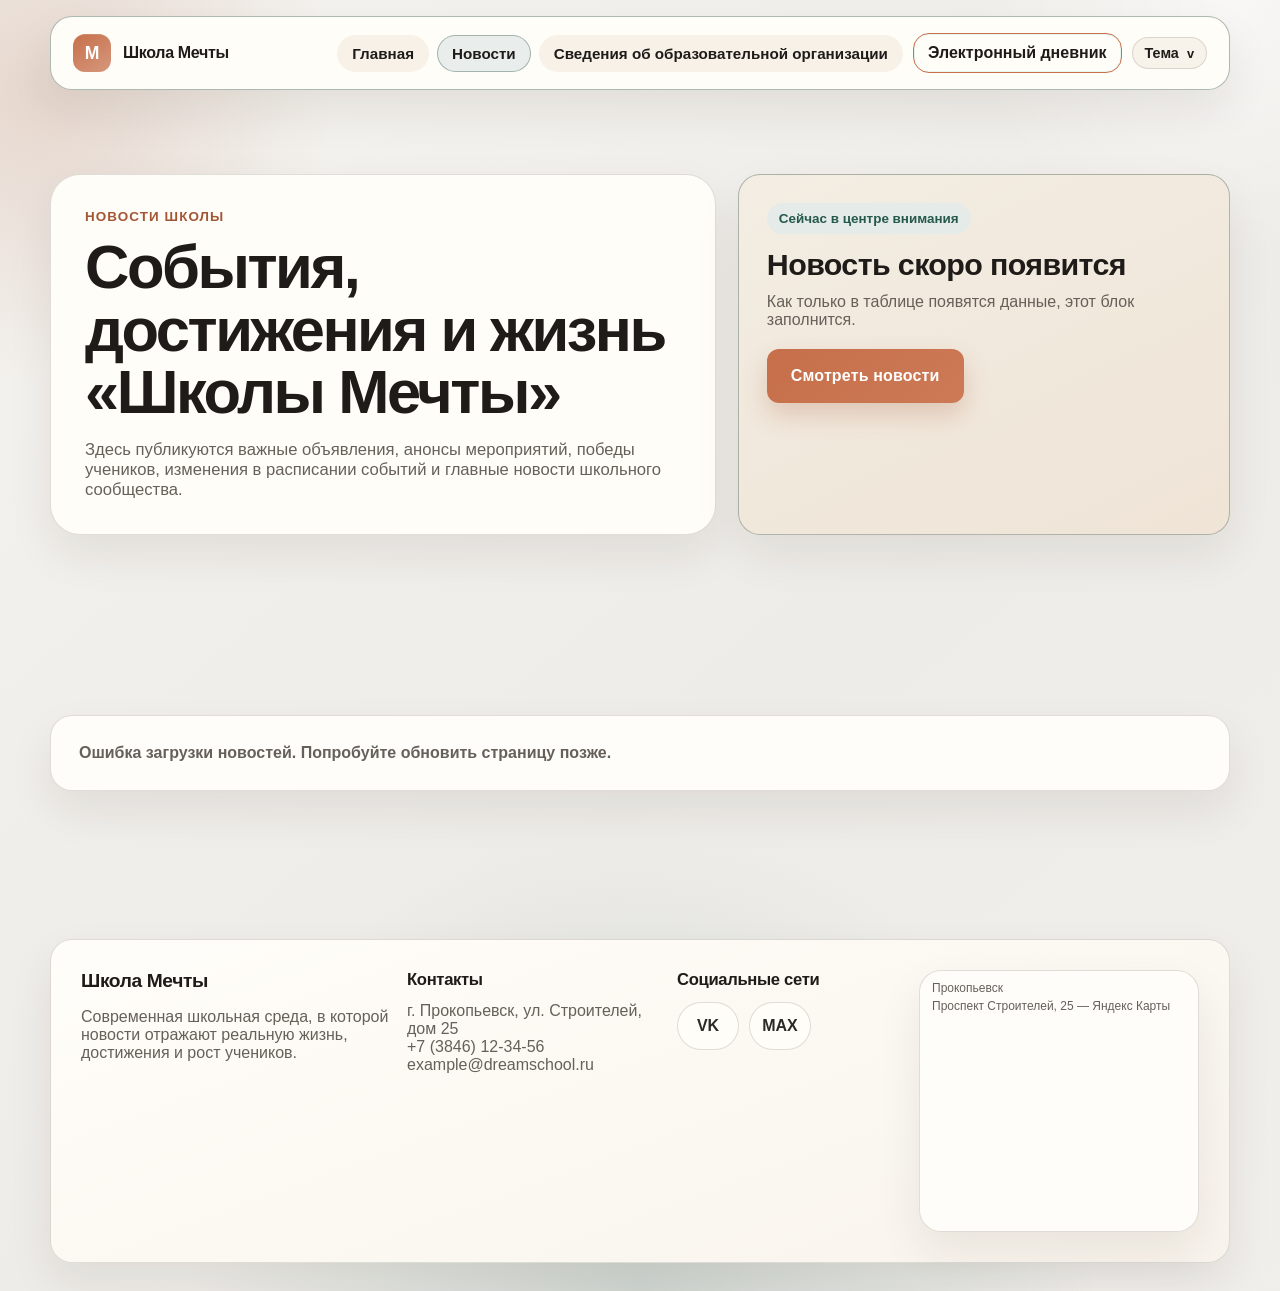
==== index2.html @ 7a8e422f "Add files via upload" ====
﻿
<!DOCTYPE html>
<html lang="ru">
<head>
    <meta charset="UTF-8">
    <meta name="viewport" content="width=device-width, initial-scale=1.0">
    <title>Школа Мечты | Новости</title>
    <meta name="description" content="Новости Школы Мечты: события, достижения учеников, анонсы программ и школьной жизни.">
    <link rel="stylesheet" href="style.css">
    <script src="theme.js" defer></script>
</head>
<body>
    <input class="theme-toggle" type="radio" name="theme" id="theme-light" checked>
    <input class="theme-toggle" type="radio" name="theme" id="theme-dark">
    <input class="theme-toggle" type="radio" name="theme" id="theme-contrast">

    <div class="page-shell">
        <header class="site-header">
            <div class="container header-inner">
                <a class="logo" href="index2.html" aria-label="Школа Мечты">
                    <span class="logo-mark">М</span>
                    <span class="logo-text">Школа Мечты</span>
                </a>

                <button class="header-toggle" type="button" aria-expanded="false" aria-controls="header-controls-menu" data-expand-label="Развернуть" data-collapse-label="Свернуть">Развернуть</button>
                <div class="header-controls" id="header-controls-menu">
                    <nav class="page-nav" aria-label="Разделы сайта">
                        <a href="index.html">Главная</a>
                        <a href="index2.html" aria-current="page">Новости</a>
                        <a href="index3.html">Сведения об образовательной организации</a>
                    </nav>

                    <a class="diary-link" href="https://cabinet.ruobr.ru/login/" target="_blank" rel="noopener noreferrer">Электронный дневник</a>

                    <div class="theme-switcher" aria-label="Переключение темы">
                        <span class="theme-title">Тема</span>
                        <div class="theme-options">
                            <label for="theme-light">Светлая</label>
                            <label for="theme-dark">Темная</label>
                            <label for="theme-contrast">Контрастная</label>
                        </div>
                    </div>
                </div>
            </div>
        </header>

        <main class="news-page">
            <section class="section">
                <div class="container">
                    <div class="news-hero">
                        <div class="news-hero-copy">
                            <p class="eyebrow">Новости школы</p>
                            <h1>События, достижения и жизнь «Школы Мечты»</h1>
                            <p>
                                Здесь публикуются важные объявления, анонсы мероприятий, победы учеников,
                                изменения в расписании событий и главные новости школьного сообщества.
                            </p>
                        </div>

                        <aside class="news-hero-panel">
                            <span class="news-panel-label" id="hero-news-label">Сейчас в центре внимания</span>
                            <h2 id="hero-news-title" class="loading-dots">Загрузка новости</h2>
                            <p id="hero-news-preview" class="loading-dots">Получаем данные</p>
                            <a class="btn btn-primary" id="hero-news-link" href="#news-list">Смотреть новости</a>
                        </aside>
                    </div>
                </div>
            </section>

            <section class="section news-section" id="news-list">
                <div class="container news-layout">
                    <div class="news-filters-wrap" id="news-filters-wrap" hidden>
                        <p class="news-filters-title">Фильтр по категориям</p>
                        <div class="news-filters" id="news-filters" aria-label="Фильтр новостей по категориям"></div>
                    </div>

                    <div class="news-stream" id="news-stream">
                        <article class="news-state-card">
                            <p class="loading-dots">Загрузка новостей</p>
                        </article>
                    </div>
                </div>
            </section>
        </main>

        <footer class="site-footer">
            <div class="container footer-grid">
                <div>
                    <a class="logo footer-logo" href="index.html">Школа Мечты</a>
                    <p class="footer-text">
                        Современная школьная среда, в которой новости отражают реальную жизнь, достижения и рост учеников.
                    </p>
                </div>

                <div>
                    <h3>Контакты</h3>
                    <ul class="footer-list">
                        <li>г. Прокопьевск, ул. Строителей, дом 25</li>
                        <li>+7 (3846) 12-34-56</li>
                        <li>example@dreamschool.ru</li>
                    </ul>
                </div>

                <div>
                    <h3>Социальные сети</h3>
                    <div class="social-links">
                        <a href="https://vk.com/" aria-label="VK" target="_blank" rel="noopener noreferrer">VK</a>
                        <a href="https://max.ru/" aria-label="MAX" target="_blank" rel="noopener noreferrer">MAX</a>
                    </div>
                </div>

                <div class="map-card footer-map" aria-label="Карта">
                    <div class="map-embed">
                        <a href="https://yandex.ru/maps/11291/prokopevsk/?utm_medium=mapframe&utm_source=maps">Прокопьевск</a>
                        <a href="https://yandex.ru/maps/11291/prokopevsk/house/prospekt_stroiteley_25/bE8YcAVgTUIEQFtpfXR3d3xgZA==/?ll=86.621253%2C53.865942&utm_medium=mapframe&utm_source=maps&z=17.6">Проспект Строителей, 25 — Яндекс Карты</a>
                        <iframe src="https://yandex.ru/map-widget/v1/?ll=86.621253%2C53.865942&mode=whatshere&whatshere%5Bpoint%5D=86.620582%2C53.865979&whatshere%5Bzoom%5D=17&z=17.6" frameborder="1" allowfullscreen="true"></iframe>
                    </div>
                </div>
            </div>
        </footer>
    </div>

    <script>
        // Идеальное восстановление позиции скролла
        window.addEventListener('pageshow', () => {
            const scrollPos = sessionStorage.getItem('newsScrollPosition');
            if (scrollPos) {
                // Небольшая задержка, чтобы контент успел отрендериться перед скроллом
                const top = Number.parseInt(scrollPos, 10);
                if (!Number.isNaN(top)) {
                    setTimeout(() => window.scrollTo({ top, behavior: 'auto' }), 50);
                }
            }
        });

        // Сохранение позиции перед переходом
        document.addEventListener('click', (e) => {
            if (e.target.closest('.news-link') || e.target.closest('#hero-news-link')) {
                sessionStorage.setItem('newsScrollPosition', window.scrollY);
            }
        });

        const NEWS_API_URL = "https://script.google.com/macros/s/AKfycbzEFYElv0PCWbVV-pu9kjB3YbyOMtaQaXd7HRvJRYqHQFj_xvPTi6BU2wpDDRDwjdpC3w/exec";
        const CARD_PREVIEW_LIMIT = 150;
        const HERO_PREVIEW_LIMIT = 110;

        const newsStream = document.getElementById("news-stream");
        const newsFiltersWrap = document.getElementById("news-filters-wrap");
        const newsFilters = document.getElementById("news-filters");
        const heroNewsTitle = document.getElementById("hero-news-title");
        const heroNewsPreview = document.getElementById("hero-news-preview");
        const heroNewsLink = document.getElementById("hero-news-link");

        let currentRequestId = 0;
        let allNewsRecords = [];
        let heroNewsRecord = null;
        const selectedCategories = new Set();

        function escapeHtml(value) {
            return String(value ?? "")
                .replace(/&/g, "&amp;")
                .replace(/</g, "&lt;")
                .replace(/>/g, "&gt;")
                .replace(/\"/g, "&quot;")
                .replace(/'/g, "&#39;");
        }

        function splitDate(dateValue) {
            if (!dateValue) return { day: "", rest: "" };
            const date = new Date(dateValue);
            if (!Number.isNaN(date.getTime())) {
                const day = String(date.getDate()).padStart(2, "0");
                const rest = date.toLocaleDateString("ru-RU", { month: "long", year: "numeric" });
                return { day, rest };
            }
            const parts = String(dateValue).trim().split(/\s+/);
            return { day: parts.shift() || "", rest: parts.join(" ") || "" };
        }

        function parseNewsDateToTimestamp(dateValue) {
            if (!dateValue) return Number.POSITIVE_INFINITY;
            const text = String(dateValue).trim();
            if (!text) return Number.POSITIVE_INFINITY;

            const directDate = new Date(text);
            if (!Number.isNaN(directDate.getTime())) return directDate.getTime();

            const ruDateMatch = text.match(/^(\d{1,2})[.\-/](\d{1,2})[.\-/](\d{2,4})$/);
            if (ruDateMatch) {
                const day = Number.parseInt(ruDateMatch[1], 10);
                const month = Number.parseInt(ruDateMatch[2], 10) - 1;
                let year = Number.parseInt(ruDateMatch[3], 10);
                if (year < 100) year += 2000;
                const fallbackDate = new Date(year, month, day);
                if (!Number.isNaN(fallbackDate.getTime())) return fallbackDate.getTime();
            }

            return Number.POSITIVE_INFINITY;
        }

        function normalizeUrl(url) {
            const text = String(url || "").trim();
            return (!text || text === "#") ? "#" : text;
        }

        function normalizeCategory(value) {
            const text = String(value ?? "").replace(/\s+/g, " ").trim();
            return text || "Без категории";
        }

        function getDriveFileId(url) {
            const text = String(url ?? "").trim();
            if (!text) return "";
            try {
                const parsedUrl = new URL(text);
                if (!parsedUrl.hostname.toLowerCase().endsWith("google.com")) return "";
                const fileMatch = parsedUrl.pathname.match(/\/file\/d\/([a-zA-Z0-9_-]+)/);
                if (fileMatch) return fileMatch[1];
                return parsedUrl.searchParams.get("id") || "";
            } catch { return ""; }
        }

        function normalizeImageUrl(url) {
            const normalized = normalizeUrl(url);
            if (normalized === "#") return "";
            const driveFileId = getDriveFileId(normalized);
            if (driveFileId) return `https://drive.google.com/uc?export=view&id=${encodeURIComponent(driveFileId)}`;
            return normalized;
        }

        function getNewsImageInfo(item) {
            const data = item && typeof item === "object" ? item : {};
            const directFields = [data.image, data.imageUrl, data.photo, data.cover].map(v => String(v ?? "").trim()).filter(Boolean);
            for (const value of directFields) {
                const imageUrl = normalizeImageUrl(value);
                if (imageUrl) return { src: imageUrl, sourceUrl: value };
            }
            return { src: "", sourceUrl: "" };
        }

        function renderState(message) {
            newsStream.innerHTML = `<article class="news-state-card"><p>${escapeHtml(message)}</p></article>`;
        }

        function getTopCategories(records, maxCount = 5) {
            const counters = new Map();
            records.forEach((record) => {
                const key = record.category;
                counters.set(key, (counters.get(key) || 0) + 1);
            });

            return Array.from(counters.entries())
                .sort((a, b) => (b[1] - a[1]) || a[0].localeCompare(b[0], "ru"))
                .slice(0, maxCount)
                .map(([name]) => name);
        }

        function renderFilters() {
            if (!newsFiltersWrap || !newsFilters) return;
            const categories = getTopCategories(allNewsRecords);

            if (categories.length === 0) {
                newsFiltersWrap.hidden = true;
                newsFilters.innerHTML = "";
                return;
            }

            newsFiltersWrap.hidden = false;
            const allActive = selectedCategories.size === 0;
            const filterButtons = categories.map((category) => {
                const activeClass = selectedCategories.has(category) ? "is-active" : "";
                return `<button class="news-filter ${activeClass}" type="button" data-filter-category="${escapeHtml(category)}">${escapeHtml(category)}</button>`;
            }).join("");

            newsFilters.innerHTML = `
                <button class="news-filter ${allActive ? "is-active" : ""}" type="button" data-filter-all="1">Все новости</button>
                ${filterButtons}
            `;
        }

        function renderHeroNews(item, index) {
            heroNewsTitle.classList.remove("loading-dots");
            heroNewsPreview.classList.remove("loading-dots");

            if (!item) {
                heroNewsTitle.textContent = "Новость скоро появится";
                heroNewsPreview.textContent = "Как только в таблице появятся данные, этот блок заполнится.";
                heroNewsLink.href = "#news-list";
                return;
            }

            heroNewsTitle.textContent = String(item.title || "Новость без заголовка").trim();
            const plainText = new DOMParser().parseFromString(item.preview || item.content || "", "text/html").body.textContent;
            heroNewsPreview.textContent = (plainText.slice(0, HERO_PREVIEW_LIMIT) + (plainText.length > HERO_PREVIEW_LIMIT ? "..." : "")) || "Нет описания.";

            // Ссылка ведет на наш умный шаблон в папке news
            heroNewsLink.href = `news/news.html?id=${index}`;
            heroNewsLink.textContent = "Читать подробнее";
            heroNewsLink.removeAttribute("target");
        }

        function renderNewsList(records) {
            newsStream.innerHTML = records.map((record) => {
                const data = record.item || {};
                const date = splitDate(data.date);
                const category = escapeHtml(record.category);
                const title = escapeHtml(data.title);
                const imageInfo = getNewsImageInfo(data);

                const plainText = new DOMParser().parseFromString(data.preview || data.content || "", "text/html").body.textContent.replace(/\s+/g, " ").trim();
                const shortPreview = plainText.length > CARD_PREVIEW_LIMIT ? plainText.slice(0, CARD_PREVIEW_LIMIT) + "..." : plainText;

                const imageBlock = imageInfo.src ? `<div class="news-image-wrap"><img class="news-image" src="${escapeHtml(imageInfo.src)}" alt="Изображение к новости" loading="lazy"></div>` : "";
                const articleUrl = `news/news.html?id=${record.index}`;

                return `
                    <article class="news-item ${data.featured ? "news-item-featured" : ""}">
                        <div class="news-item-date">
                            <strong>${escapeHtml(date.day)}</strong>
                            <span>${escapeHtml(date.rest)}</span>
                        </div>
                        <div class="news-item-content">
                            <div class="news-meta">
                                <span class="card-tag">${category}</span>
                            </div>
                            <h2>${title}</h2>
                            ${imageBlock}
                            <div class="news-preview">${escapeHtml(shortPreview)}</div>
                            <div class="news-actions">
                                <a class="news-link" href="${articleUrl}">Читать подробнее</a>
                            </div>
                        </div>
                    </article>
                `;
            }).join("");
        }

        function applyNewsFilters() {
            const filteredRecords = selectedCategories.size === 0
                ? allNewsRecords
                : allNewsRecords.filter((record) => selectedCategories.has(record.category));

            if (filteredRecords.length === 0) {
                renderHeroNews(heroNewsRecord?.item || null, heroNewsRecord?.index || 0);
                renderState("По выбранным категориям новостей не найдено.");
                return;
            }

            renderHeroNews(heroNewsRecord?.item || null, heroNewsRecord?.index || 0);
            renderNewsList(filteredRecords);
        }

        function renderNews(items) {
            if (!Array.isArray(items) || items.length === 0) {
                renderHeroNews(null, 0);
                renderState("Новости пока не опубликованы.");
                allNewsRecords = [];
                heroNewsRecord = null;
                if (newsFiltersWrap) {
                    newsFiltersWrap.hidden = true;
                }
                return;
            }

            heroNewsRecord = {
                item: items[0] || {},
                index: 0
            };

            allNewsRecords = items.map((item, index) => ({
                item: item || {},
                index,
                category: normalizeCategory(item?.category)
            }))
            .sort((a, b) => {
  const dateA = parseNewsDateToTimestamp(a.item?.date);
  const dateB = parseNewsDateToTimestamp(b.item?.date);

  // Меняем порядок: из B вычитаем A для сортировки по убыванию
  if (dateA !== dateB) return dateB - dateA;

  // Если даты равны, можно оставить сортировку по индексу (тоже в обратном порядке)
  return b.index - a.index;
});

            const allowedCategories = new Set(getTopCategories(allNewsRecords));
            Array.from(selectedCategories).forEach((category) => {
                if (!allowedCategories.has(category)) {
                    selectedCategories.delete(category);
                }
            });

            renderFilters();
            applyNewsFilters();
        }

        if (newsFilters) {
            newsFilters.addEventListener("click", (event) => {
                const allButton = event.target.closest("[data-filter-all]");
                if (allButton) {
                    selectedCategories.clear();
                    renderFilters();
                    applyNewsFilters();
                    return;
                }

                const categoryButton = event.target.closest("[data-filter-category]");
                if (!categoryButton) return;

                const category = categoryButton.getAttribute("data-filter-category");
                if (!category) return;

                if (selectedCategories.has(category)) {
                    selectedCategories.delete(category);
                } else {
                    selectedCategories.add(category);
                }

                renderFilters();
                applyNewsFilters();
            });
        }

        function loadNews() {
            heroNewsTitle.classList.add("loading-dots");
            heroNewsPreview.classList.add("loading-dots");

            const requestId = ++currentRequestId;
            const callbackName = `newsCallback_${requestId}_${Date.now()}`;
            const script = document.createElement("script");
            let settled = false;

            const finish = () => {
                delete window[callbackName];
                script.remove();
            };

            const timeoutId = window.setTimeout(() => {
                if (settled || requestId !== currentRequestId) return;
                settled = true;
                renderHeroNews(null, 0);
                renderState("Не удалось загрузить новости. Проверьте подключение и обновите страницу.");
                finish();
            }, 10000);

            window[callbackName] = function(items) {
                if (settled) return;
                settled = true;
                window.clearTimeout(timeoutId);
                if (requestId === currentRequestId) renderNews(items);
                finish();
            };

            script.onerror = () => {
                if (settled || requestId !== currentRequestId) return;
                settled = true;
                window.clearTimeout(timeoutId);
                renderHeroNews(null, 0);
                renderState("Ошибка загрузки новостей. Попробуйте обновить страницу позже.");
                finish();
            };
            script.src = `${NEWS_API_URL}?callback=${callbackName}&_=${Date.now()}`;
            document.body.appendChild(script);
        }

        loadNews();
    </script>
</body>
</html>
---- style.css ----
/* Базовая палитра и системные значения */
:root {
    --page-bg: #eef4f8;
    --page-bg-start: #f8fbfd;
    --page-bg-accent: rgba(24, 184, 173, 0.18);
    --page-bg-accent-strong: rgba(23, 74, 122, 0.2);
    --surface: #ffffff;
    --surface-soft: #f6fafc;
    --surface-strong: #e5eef5;
    --text: #17324b;
    --text-muted: #5d7388;
    --heading: #0c2742;
    --line: rgba(18, 61, 107, 0.12);
    --primary: #174a7a;
    --primary-strong: #0d2f52;
    --accent: #18b8ad;
    --accent-strong: #10948b;
    --hero-start: #113d68;
    --hero-end: #1d6aa4;
    --shadow-soft: 0 16px 36px rgba(14, 43, 73, 0.08);
    --shadow-card: 0 24px 52px rgba(14, 43, 73, 0.12);
    --focus-ring: 0 0 0 3px rgba(24, 184, 173, 0.24);
    --radius-xl: 32px;
    --radius-lg: 24px;
    --radius-md: 18px;
    --radius-sm: 14px;
    --container: 1180px;
}

/* Скрытые переключатели темы */
.theme-toggle {
    position: absolute;
    width: 1px;
    height: 1px;
    margin: -1px;
    padding: 0;
    overflow: hidden;
    border: 0;
    clip: rect(0 0 0 0);
}

/* Контейнер страницы, на котором меняются переменные темы */
.page-shell {
    --theme-page-bg-start: var(--page-bg-start);
    --theme-page-bg: var(--page-bg);
    --theme-page-bg-accent: var(--page-bg-accent);
    --theme-page-bg-accent-strong: var(--page-bg-accent-strong);
    --theme-surface: var(--surface);
    --theme-surface-soft: var(--surface-soft);
    --theme-surface-strong: var(--surface-strong);
    --theme-text: var(--text);
    --theme-text-muted: var(--text-muted);
    --theme-heading: var(--heading);
    --theme-line: var(--line);
    --theme-primary: var(--primary);
    --theme-primary-strong: var(--primary-strong);
    --theme-accent: var(--accent);
    --theme-accent-strong: var(--accent-strong);
    --theme-hero-start: var(--hero-start);
    --theme-hero-end: var(--hero-end);
    --theme-shadow-soft: var(--shadow-soft);
    --theme-shadow-card: var(--shadow-card);
    min-height: 100vh;
    color: var(--theme-text);
    background:
        radial-gradient(circle at 12% 18%, var(--theme-page-bg-accent) 0%, transparent 24%),
        radial-gradient(circle at 88% 14%, rgba(255, 255, 255, 0.34) 0%, transparent 18%),
        radial-gradient(circle at 50% 100%, var(--theme-page-bg-accent-strong) 0%, transparent 34%),
        linear-gradient(135deg, var(--theme-page-bg-start) 0%, var(--theme-page-bg) 52%, color-mix(in srgb, var(--theme-page-bg) 84%, white) 100%);
    transition: background 0.3s ease, color 0.3s ease;
}

#theme-dark:checked ~ .page-shell {
    --theme-page-bg-start: #07111c;
    --theme-page-bg: #08131f;
    --theme-page-bg-accent: rgba(70, 221, 210, 0.18);
    --theme-page-bg-accent-strong: rgba(22, 71, 110, 0.42);
    --theme-surface: #102132;
    --theme-surface-soft: #14293d;
    --theme-surface-strong: #183049;
    --theme-text: #eaf4ff;
    --theme-text-muted: #9cb4c9;
    --theme-heading: #f4f8ff;
    --theme-line: rgba(229, 239, 255, 0.12);
    --theme-primary: #8dc5ff;
    --theme-primary-strong: #d7ebff;
    --theme-accent: #46ddd2;
    --theme-accent-strong: #1fbfb3;
    --theme-hero-start: #0c2236;
    --theme-hero-end: #17476e;
    --theme-shadow-soft: 0 18px 38px rgba(0, 0, 0, 0.24);
    --theme-shadow-card: 0 28px 56px rgba(0, 0, 0, 0.28);
}

#theme-contrast:checked ~ .page-shell {
    --theme-page-bg-start: #000000;
    --theme-page-bg: #000000;
    --theme-page-bg-accent: rgba(255, 230, 0, 0.18);
    --theme-page-bg-accent-strong: rgba(255, 255, 255, 0.14);
    --theme-surface: #0c0c0c;
    --theme-surface-soft: #171717;
    --theme-surface-strong: #202020;
    --theme-text: #ffffff;
    --theme-text-muted: #ffffff;
    --theme-heading: #ffffff;
    --theme-line: rgba(255, 255, 255, 0.24);
    --theme-primary: #ffffff;
    --theme-primary-strong: #ffffff;
    --theme-accent: #ffe600;
    --theme-accent-strong: #ffd000;
    --theme-hero-start: #000000;
    --theme-hero-end: #202020;
    --theme-shadow-soft: none;
    --theme-shadow-card: none;
}

*,
*::before,
*::after {
    box-sizing: border-box;
}

html,
body {
    scroll-behavior: smooth;
}

body {
    margin: 0;
    font-family: "Montserrat", "Open Sans", Arial, sans-serif;
    background: #ffffff;
}

body.modal-open {
    overflow: hidden;
}

.theme-reveal {
    position: fixed;
    z-index: 70;
    width: var(--theme-reveal-size, 0);
    height: var(--theme-reveal-size, 0);
    border-radius: 50%;
    pointer-events: none;
    transform: translate(-50%, -50%) scale(0);
    opacity: 0.95;
    transition: transform 0.6s cubic-bezier(0.2, 0.72, 0.25, 1), opacity 0.6s ease;
}

.theme-reveal.is-active {
    transform: translate(-50%, -50%) scale(1);
    opacity: 0;
}

a {
    color: inherit;
    text-decoration: none;
}

button,
input {
    font: inherit;
}

button {
    border: 0;
    cursor: pointer;
}

a:focus-visible,
button:focus-visible,
input:focus-visible {
    outline: none;
    box-shadow: var(--focus-ring);
}

img {
    display: block;
    max-width: 100%;
}

.container {
    width: min(calc(100% - 32px), var(--container));
    margin: 0 auto;
}

.section {
    padding: 96px 0;
}

.section-heading {
    max-width: 760px;
    margin: 0 auto 40px;
    text-align: center;
}

.section-heading.align-left {
    margin: 0;
    text-align: left;
}

.section-heading h2 {
    margin: 10px 0 14px;
    color: var(--theme-heading);
    font-size: clamp(2rem, 4vw, 3.1rem);
    line-height: 1.08;
}

.section-heading p {
    margin: 0;
    color: var(--theme-text-muted);
}

.eyebrow {
    margin: 0;
    color: var(--theme-accent-strong);
    font-size: 0.84rem;
    font-weight: 800;
    letter-spacing: 0.08em;
    text-transform: uppercase;
}

/* Верхняя часть сайта */
.site-header {
    position: sticky;
    top: 0;
    z-index: 40;
    padding-top: 14px;
}

.header-inner {
    display: flex;
    align-items: center;
    justify-content: space-between;
    gap: 24px;
    flex-wrap: nowrap;
    padding: 16px 22px;
    border: 1px solid var(--theme-line);
    border-radius: 28px;
    background: color-mix(in srgb, var(--theme-surface) 78%, transparent);
    box-shadow: var(--theme-shadow-soft);
    backdrop-filter: blur(18px);
}

.logo {
    display: inline-flex;
    align-items: center;
    gap: 12px;
    color: var(--theme-heading);
    font-weight: 800;
    letter-spacing: -0.02em;
}

.logo-mark {
    display: grid;
    place-items: center;
    width: 46px;
    height: 46px;
    border-radius: 16px;
    color: #ffffff;
    font-size: 1.1rem;
    background: linear-gradient(135deg, var(--theme-primary), var(--theme-hero-end));
    box-shadow: inset 0 1px 0 rgba(255, 255, 255, 0.14);
}

.header-controls {
    display: flex;
    align-items: center;
    justify-content: flex-end;
    gap: 10px;
    flex: 1;
    min-width: 0;
}

.header-toggle {
    display: none;
}

.page-nav {
    display: flex;
    flex-wrap: nowrap;
    justify-content: flex-end;
    gap: 8px;
    flex: 1;
    min-width: 0;
}

.page-nav a {
    padding: 10px 12px;
    border-radius: 999px;
    border: 1px solid var(--theme-line);
    background: var(--theme-surface-soft);
    color: var(--theme-text-muted);
    font-size: 0.95rem;
    font-weight: 600;
    white-space: nowrap;
    transition: transform 0.22s ease, background-color 0.22s ease, color 0.22s ease, border-color 0.22s ease;
}

.page-nav a:hover,
.page-nav a:focus-visible {
    transform: translateY(-2px);
    color: var(--theme-heading);
    border-color: var(--theme-accent);
}

.page-nav a[aria-current="page"] {
    color: #ffffff;
    border-color: transparent;
    background: linear-gradient(135deg, var(--theme-primary), var(--theme-hero-end));
}

.diary-link {
    display: inline-flex;
    align-items: center;
    justify-content: center;
    padding: 10px 14px;
    border: 1px solid var(--theme-accent);
    border-radius: 16px;
    color: var(--theme-heading);
    font-weight: 800;
    white-space: nowrap;
    background: transparent;
    box-shadow: inset 0 0 0 1px rgba(24, 184, 173, 0.1);
    transition: transform 0.22s ease, background-color 0.22s ease, box-shadow 0.22s ease;
}

.diary-link:hover,
.diary-link:focus-visible {
    transform: translateY(-2px);
    background: rgba(24, 184, 173, 0.08);
    box-shadow: 0 10px 22px rgba(24, 184, 173, 0.14);
}

.theme-switcher {
    position: relative;
    display: flex;
    flex-shrink: 0;
    align-items: center;
    gap: 8px;
    padding: 10px 14px;
    border-radius: 16px;
    border: 1px solid var(--theme-line);
    background: var(--theme-surface-soft);
    cursor: pointer;
}

.theme-title::after {
    content: "v";
    margin-left: 8px;
    font-size: 0.8rem;
}

.theme-title {
    color: var(--theme-heading);
    font-size: 0.9rem;
    font-weight: 700;
}

.theme-options {
    position: absolute;
    top: calc(100% + 10px);
    right: 0;
    z-index: 5;
    display: grid;
    gap: 6px;
    min-width: 180px;
    padding: 8px;
    border: 1px solid var(--theme-line);
    border-radius: 16px;
    background: var(--theme-surface);
    box-shadow: var(--theme-shadow-card);
    opacity: 0;
    visibility: hidden;
    transform: translateY(-6px);
    transition: opacity 0.22s ease, transform 0.22s ease, visibility 0.22s ease;
}

.theme-switcher:hover .theme-options,
.theme-switcher:focus-within .theme-options {
    opacity: 1;
    visibility: visible;
    transform: translateY(0);
}

.theme-options label {
    padding: 10px 12px;
    border-radius: 12px;
    color: var(--theme-text-muted);
    font-size: 0.9rem;
    font-weight: 700;
    cursor: pointer;
    transition: background-color 0.22s ease, color 0.22s ease, transform 0.22s ease;
}

.theme-options label:hover,
.theme-options label:focus-visible {
    transform: translateY(-1px);
    color: var(--theme-heading);
}

#theme-light:checked ~ .page-shell .theme-options label[for="theme-light"],
#theme-dark:checked ~ .page-shell .theme-options label[for="theme-dark"],
#theme-contrast:checked ~ .page-shell .theme-options label[for="theme-contrast"] {
    color: #ffffff;
    background: linear-gradient(135deg, var(--theme-accent), var(--theme-accent-strong));
}

#theme-contrast:checked ~ .page-shell .theme-options label[for="theme-contrast"] {
    color: #111111;
}

/* Блок навигации по странице */
.subnav-section {
    padding: 20px 0 0;
}

.subnav-card {
    display: grid;
    gap: 18px;
    padding: 24px 28px;
    border: 1px solid var(--theme-line);
    border-radius: 28px;
    background: var(--theme-surface);
    box-shadow: var(--theme-shadow-soft);
}

.subnav-heading h2 {
    margin-bottom: 0;
    font-size: clamp(1.45rem, 3vw, 2.2rem);
}

.main-nav {
    display: flex;
    flex-wrap: wrap;
    gap: 10px;
}

.main-nav a {
    padding: 12px 18px;
    border-radius: 14px;
    border: 1px solid var(--theme-line);
    background: var(--theme-surface-soft);
    color: var(--theme-text-muted);
    font-weight: 700;
    transition: transform 0.22s ease, border-color 0.22s ease, color 0.22s ease;
}

.main-nav a:hover,
.main-nav a:focus-visible {
    transform: translateY(-2px);
    color: var(--theme-heading);
    border-color: var(--theme-accent);
}

/* Первый экран */
.hero {
    padding: 36px 0 56px;
}

.hero-grid {
    display: grid;
    grid-template-columns: 1.1fr 0.9fr;
    gap: 28px;
    align-items: stretch;
}

.hero-copy {
    padding: 44px;
    border-radius: var(--radius-xl);
    background: linear-gradient(180deg, var(--theme-surface) 0%, var(--theme-surface-soft) 100%);
    border: 1px solid var(--theme-line);
    box-shadow: var(--theme-shadow-card);
}

.hero-copy h1 {
    margin: 14px 0 18px;
    color: var(--theme-heading);
    font-size: clamp(2.6rem, 5vw, 4.8rem);
    line-height: 0.98;
    letter-spacing: -0.04em;
}

.hero-text {
    margin: 0 0 28px;
    max-width: 640px;
    color: var(--theme-text-muted);
    font-size: 1.04rem;
}

.hero-actions {
    display: flex;
    flex-wrap: wrap;
    gap: 12px;
    margin-bottom: 30px;
}

.btn {
    display: inline-flex;
    align-items: center;
    justify-content: center;
    min-height: 54px;
    padding: 0 24px;
    border-radius: 16px;
    font-weight: 800;
    letter-spacing: 0.01em;
    transition: transform 0.24s ease, box-shadow 0.24s ease, background-color 0.24s ease;
}

.btn:hover,
.btn:focus-visible {
    transform: translateY(-2px);
}

.btn-primary {
    color: #ffffff;
    background: linear-gradient(135deg, var(--theme-accent), var(--theme-accent-strong));
    box-shadow: 0 16px 34px rgba(24, 184, 173, 0.24);
}

.btn-primary:hover,
.btn-primary:focus-visible {
    box-shadow: 0 20px 36px rgba(24, 184, 173, 0.32);
}

.btn-secondary {
    color: var(--theme-heading);
    background: var(--theme-surface-strong);
}

.btn-secondary:hover,
.btn-secondary:focus-visible {
    box-shadow: 0 14px 28px rgba(12, 39, 66, 0.12);
}

.btn:disabled {
    cursor: not-allowed;
    opacity: 0.62;
    transform: none;
    box-shadow: none;
}

.hero-stats {
    display: grid;
    grid-template-columns: repeat(3, minmax(0, 1fr));
    gap: 14px;
    margin: 0;
    padding: 0;
    list-style: none;
}

.hero-stats li {
    padding: 18px;
    border-radius: 18px;
    border: 1px solid var(--theme-line);
    background: var(--theme-surface);
}

.hero-stats strong {
    display: block;
    margin-bottom: 6px;
    color: var(--theme-heading);
    font-size: 1.7rem;
    line-height: 1;
}

.hero-stats span {
    color: var(--theme-text-muted);
    font-size: 0.94rem;
}

.hero-visual {
    display: grid;
    gap: 18px;
}

.visual-card {
    position: relative;
    overflow: hidden;
    border-radius: var(--radius-xl);
    box-shadow: var(--theme-shadow-card);
}

.visual-main {
    min-height: 380px;
    padding: 30px;
    color: #ffffff;
    background:
        radial-gradient(circle at top right, rgba(255, 255, 255, 0.16), transparent 26%),
        linear-gradient(160deg, var(--theme-hero-start) 0%, var(--theme-hero-end) 100%);
}

.visual-main h2 {
    margin: 16px 0 12px;
    font-size: 2rem;
    line-height: 1.08;
}

.visual-label,
.badge {
    display: inline-flex;
    padding: 8px 12px;
    border-radius: 999px;
    background: rgba(255, 255, 255, 0.14);
    font-size: 0.82rem;
    font-weight: 800;
}

.visual-stack {
    display: grid;
    grid-template-columns: repeat(2, minmax(0, 1fr));
    gap: 18px;
}

.visual-mini {
    min-height: 190px;
    padding: 24px;
    border: 1px solid var(--theme-line);
    background: linear-gradient(180deg, var(--theme-surface) 0%, var(--theme-surface-soft) 100%);
}

.visual-mini.accent {
    background: linear-gradient(180deg, var(--theme-surface-strong) 0%, var(--theme-surface) 100%);
}

.visual-mini p,
.visual-main p {
    max-width: 320px;
}

/* О школе */
.about-grid {
    display: grid;
    grid-template-columns: 0.95fr 1.05fr;
    gap: 24px;
    align-items: start;
}

.feature-card {
    padding: 32px;
    border-radius: var(--radius-xl);
    border: 1px solid var(--theme-line);
    background: var(--theme-surface);
    box-shadow: var(--theme-shadow-soft);
}

.feature-card h3 {
    margin: 0 0 16px;
    color: var(--theme-heading);
    font-size: 1.65rem;
}

.feature-card p {
    margin: 0;
    color: var(--theme-text-muted);
}

.feature-list {
    margin: 22px 0 0;
    padding-left: 22px;
    color: var(--theme-text-muted);
}

.about-gallery {
    display: grid;
    grid-template-columns: repeat(2, minmax(0, 1fr));
    gap: 18px;
}

.photo-card {
    margin: 0;
    padding: 12px;
    border-radius: 24px;
    border: 1px solid var(--theme-line);
    background: var(--theme-surface);
    box-shadow: var(--theme-shadow-soft);
    transition: transform 0.24s ease, border-color 0.24s ease, box-shadow 0.24s ease;
}

.photo-card:hover,
.photo-card:focus-within {
    transform: translateY(-4px);
    border-color: var(--theme-accent);
    box-shadow: var(--theme-shadow-card);
}

.photo-card.tall {
    grid-row: span 2;
}

.photo-card figcaption {
    padding: 14px 6px 4px;
    color: var(--theme-text-muted);
}

.photo-image {
    display: block;
    width: 100%;
    min-height: 220px;
    border-radius: 18px;
    object-fit: cover;
}

.photo-image.is-zoomable {
    cursor: zoom-in;
}

.photo-one {
    min-height: 100%;
}

.photo-card.tall .photo-image {
    min-height: 458px;
}

.photo-two {
    min-height: 220px;
}

.photo-three {
    min-height: 220px;
}

/* Программы */
.program-grid {
    display: grid;
    grid-template-columns: repeat(3, minmax(0, 1fr));
    gap: 20px;
}

.program-card {
    padding: 28px;
    border-radius: 24px;
    border: 1px solid var(--theme-line);
    background: var(--theme-surface);
    box-shadow: var(--theme-shadow-soft);
    transition: transform 0.24s ease, border-color 0.24s ease, box-shadow 0.24s ease;
}

.program-card:hover,
.program-card:focus-within {
    transform: translateY(-5px);
    border-color: var(--theme-accent);
    box-shadow: var(--theme-shadow-card);
}

.card-tag {
    display: inline-flex;
    margin-bottom: 16px;
    padding: 8px 12px;
    border-radius: 999px;
    background: var(--theme-surface-strong);
    color: var(--theme-primary);
    font-size: 0.84rem;
    font-weight: 800;
}

.program-card h3 {
    margin: 0 0 12px;
    color: var(--theme-heading);
    font-size: 1.34rem;
}

.program-card p {
    margin: 0;
    color: var(--theme-text-muted);
}

/* Уроки */
.lessons-grid {
    display: grid;
    grid-template-columns: 0.9fr 1.1fr;
    gap: 26px;
    align-items: start;
}

.accordion {
    display: grid;
    gap: 14px;
}

.accordion details {
    border: 1px solid var(--theme-line);
    border-radius: 22px;
    background: var(--theme-surface);
    box-shadow: var(--theme-shadow-soft);
    overflow: hidden;
}

.accordion summary {
    position: relative;
    padding: 22px 62px 22px 22px;
    cursor: pointer;
    list-style: none;
    color: var(--theme-heading);
    font-weight: 800;
}

.accordion summary::-webkit-details-marker {
    display: none;
}

.accordion summary::after {
    content: "+";
    position: absolute;
    right: 18px;
    top: 50%;
    transform: translateY(-50%);
    display: grid;
    place-items: center;
    width: 34px;
    height: 34px;
    border-radius: 50%;
    color: #ffffff;
    background: linear-gradient(135deg, var(--theme-accent), var(--theme-accent-strong));
}

.accordion details[open] summary::after {
    content: "−";
}

.accordion details p {
    margin: 0;
    padding: 0 22px 22px;
    color: var(--theme-text-muted);
}

/* Галерея */
.gallery-grid {
    display: grid;
    grid-template-columns: repeat(3, minmax(0, 1fr));
    gap: 18px;
    align-items: start;
}

.gallery-item {
    margin: 0;
    padding: 12px;
    border-radius: 24px;
    border: 1px solid var(--theme-line);
    background: var(--theme-surface);
    box-shadow: var(--theme-shadow-soft);
    align-self: start;
    transition: transform 0.24s ease, border-color 0.24s ease, box-shadow 0.24s ease;
}

.gallery-item:hover,
.gallery-item:focus-within {
    transform: translateY(-4px);
    border-color: var(--theme-accent);
    box-shadow: var(--theme-shadow-card);
}

.gallery-item.wide {
    grid-column: span 2;
}

.gallery-item figcaption {
    padding: 12px 6px 0;
    color: var(--theme-text-muted);
}

.gallery-one {
    min-height: 300px;
}

.gallery-two {
    min-height: 220px;
}

.gallery-three {
    min-height: 220px;
}

.gallery-four {
    min-height: 220px;
}

.gallery-five {
    min-height: 300px;
}

/* Подвал */
.site-footer {
    padding: 32px 0 48px;
}

/* Модальное окно записи */
.modal-backdrop {
    position: fixed;
    inset: 0;
    z-index: 80;
    display: grid;
    place-items: center;
    padding: 20px;
    background: rgba(4, 14, 24, 0.62);
    backdrop-filter: blur(8px);
    opacity: 0;
    visibility: hidden;
    transition: opacity 0.28s ease, visibility 0.28s ease;
}

.modal-backdrop[hidden] {
    display: none;
}

.modal-backdrop.is-visible {
    opacity: 1;
    visibility: visible;
}

.modal-dialog {
    position: relative;
    width: min(100%, 520px);
    padding: 28px;
    border-radius: 28px;
    border: 1px solid var(--theme-line);
    background: var(--theme-surface);
    box-shadow: var(--theme-shadow-card);
    transform: translateY(20px) scale(0.96);
    opacity: 0;
    transition: transform 0.28s ease, opacity 0.28s ease;
}

.modal-backdrop.is-visible .modal-dialog {
    transform: translateY(0) scale(1);
    opacity: 1;
}

.photo-lightbox {
    position: fixed;
    inset: 0;
    z-index: 85;
    display: grid;
    place-items: center;
    padding: 20px;
    background: rgba(3, 12, 20, 0.86);
    backdrop-filter: blur(6px);
    opacity: 0;
    visibility: hidden;
    transition: opacity 0.26s ease, visibility 0.26s ease;
}

.photo-lightbox[hidden] {
    display: none;
}

.photo-lightbox.is-visible {
    opacity: 1;
    visibility: visible;
}

.photo-lightbox__dialog {
    position: relative;
    width: min(96vw, 980px);
    transform: translateY(16px) scale(0.96);
    opacity: 0;
    transition: transform 0.26s ease, opacity 0.26s ease;
}

.photo-lightbox.is-visible .photo-lightbox__dialog {
    transform: translateY(0) scale(1);
    opacity: 1;
}

.photo-lightbox__image {
    display: block;
    width: 100%;
    max-height: 82vh;
    object-fit: contain;
    border-radius: 20px;
    background: rgba(9, 19, 30, 0.55);
}

@keyframes pulse-close-btn {
    0% { box-shadow: 0 0 0 0 rgba(255, 255, 255, 0.5); }
    70% { box-shadow: 0 0 0 14px rgba(255, 255, 255, 0); }
    100% { box-shadow: 0 0 0 0 rgba(255, 255, 255, 0); }
}

.photo-lightbox__close {
    position: absolute;
    top: 14px;
    right: 14px;
    width: 42px;
    height: 42px;
    border-radius: 50%;
    color: #ffffff;
    border: 1px solid rgba(255, 255, 255, 0.28);
    background: rgba(0, 0, 0, 0.5);
    animation: pulse-close-btn 1s infinite;
    transition: transform 0.5s ease, background-color 0.5s ease;
}

.photo-lightbox__close:hover,
.photo-lightbox__close:focus-visible {
    background: rgba(0, 0, 0, 0.85);
    transform: scale(1.1);
    animation: none;
}

.modal-dialog h2 {
    margin: 10px 0 10px;
    color: var(--theme-heading);
    font-size: clamp(1.8rem, 4vw, 2.3rem);
    line-height: 1.1;
}

.modal-text {
    margin: 0 0 20px;
    color: var(--theme-text-muted);
}

.modal-close {
    position: absolute;
    top: 14px;
    right: 14px;
    width: 42px;
    height: 42px;
    border-radius: 50%;
    color: var(--theme-heading);
    background: var(--theme-surface-soft);
}

.modal-close:hover,
.modal-close:focus-visible {
    background: var(--theme-surface-strong);
}

.tour-form {
    display: grid;
    gap: 14px;
}

.form-field {
    display: grid;
    gap: 8px;
}

.form-field span {
    color: var(--theme-heading);
    font-weight: 700;
}

.form-field input {
    width: 100%;
    min-height: 54px;
    padding: 0 16px;
    border: 1px solid var(--theme-line);
    border-radius: 14px;
    color: var(--theme-text);
    background: var(--theme-surface-soft);
    outline: none;
    transition: border-color 0.2s ease, box-shadow 0.2s ease;
}

.form-field input:focus {
    border-color: var(--theme-accent);
    box-shadow: 0 0 0 4px rgba(24, 184, 173, 0.12);
}

.form-status {
    min-height: 24px;
    margin: 0;
    color: var(--theme-text-muted);
    font-size: 0.95rem;
}

.form-status.is-success {
    color: color-mix(in srgb, var(--theme-accent-strong) 78%, var(--theme-heading));
}

.form-status.is-error {
    color: #d1495b;
}

.footer-grid {
    display: grid;
    grid-template-columns: 1.1fr 0.9fr 0.8fr 1fr;
    gap: 18px;
    padding: 30px;
    border-radius: 30px;
    color: #ffffff;
    background: linear-gradient(135deg, var(--theme-primary-strong), var(--theme-hero-end));
    box-shadow: var(--theme-shadow-card);
}

.footer-logo {
    color: #ffffff;
    font-size: 1.2rem;
}

.site-footer h3 {
    margin: 0 0 12px;
    font-size: 1.04rem;
}

.footer-text,
.footer-list,
.map-card span {
    color: rgba(255, 255, 255, 0.8);
}

.footer-list {
    margin: 0;
    padding: 0;
    list-style: none;
}

.social-links {
    display: flex;
    flex-wrap: wrap;
    gap: 10px;
}

.social-links a {
    display: inline-flex;
    align-items: center;
    justify-content: center;
    min-width: 62px;
    min-height: 48px;
    padding: 0 16px;
    border-radius: 14px;
    background: rgba(255, 255, 255, 0.08);
    font-weight: 800;
    transition: transform 0.22s ease, background-color 0.22s ease;
}

.social-links a:hover,
.social-links a:focus-visible {
    transform: translateY(-2px);
    background: rgba(255, 255, 255, 0.16);
}

.map-card {
    min-height: 190px;
    padding: 20px;
    border-radius: 24px;
    background:
        linear-gradient(0deg, rgba(255, 255, 255, 0.08), rgba(255, 255, 255, 0.08)),
        linear-gradient(90deg, rgba(255, 255, 255, 0.08) 1px, transparent 1px),
        linear-gradient(rgba(255, 255, 255, 0.08) 1px, transparent 1px);
    background-size: auto, 34px 34px, 34px 34px;
}

.footer-map {
    padding: 0;
    overflow: hidden;
    background: rgba(255, 255, 255, 0.08);
}

.footer-map iframe {
    display: block;
    width: 100%;
    min-height: 240px;
    border: 0;
}

.map-embed {
    position: relative;
    overflow: hidden;
    min-height: 240px;
}

.map-embed a {
    color: rgba(255, 255, 255, 0.84) !important;
    font-size: 12px;
    position: absolute;
    left: 12px;
    z-index: 1;
}

.map-embed a:first-child {
    top: 10px;
}

.map-embed a:nth-child(2) {
    top: 28px;
}

.map-embed iframe {
    position: relative;
    width: 100%;
    height: 100%;
    min-height: 240px;
    border: 0;
}

.education-page .section {
    padding-top: 44px;
}

.education-hero {
    display: grid;
    grid-template-columns: 1.05fr 0.95fr;
    gap: 22px;
    align-items: stretch;
}

.education-hero-copy,
.education-hero-panel,
.education-card,
.education-nav,
.education-docs,
.education-table-wrap,
.education-gallery-card {
    border: 1px solid var(--theme-line);
    background: var(--theme-surface);
    box-shadow: var(--theme-shadow-soft);
}

.education-hero-copy,
.education-hero-panel,
.education-card,
.education-docs,
.education-table-wrap,
.education-gallery-card {
    padding: 28px;
    border-radius: 28px;
}

.education-hero-copy h1,
.education-card h2,
.education-docs h2,
.education-table-wrap h2,
.education-gallery-card h2 {
    margin: 10px 0 14px;
    color: var(--theme-heading);
    line-height: 1.08;
}

.education-hero-copy h1 {
    font-size: clamp(2.5rem, 4.4vw, 4.2rem);
    letter-spacing: -0.04em;
}

.education-hero-copy p:last-child,
.education-card p,
.education-docs p,
.education-gallery-card p {
    margin: 0;
    color: var(--theme-text-muted);
}

.education-hero-panel {
    display: grid;
    gap: 18px;
    color: #ffffff;
    background:
        radial-gradient(circle at top right, rgba(255, 255, 255, 0.16), transparent 24%),
        linear-gradient(160deg, var(--theme-hero-start) 0%, var(--theme-hero-end) 100%);
}

.education-highlights {
    display: grid;
    gap: 14px;
    margin: 0;
    padding: 0;
    list-style: none;
}

.education-highlights li {
    padding: 16px 18px;
    border-radius: 18px;
    background: rgba(255, 255, 255, 0.12);
}

.education-highlights strong {
    display: block;
    margin-bottom: 4px;
    font-size: 1.05rem;
}

.education-layout {
    display: grid;
    grid-template-columns: 300px minmax(0, 1fr);
    gap: 24px;
    align-items: start;
}

.education-nav {
    position: sticky;
    top: 112px;
    display: grid;
    gap: 10px;
    padding: 22px;
    border-radius: 24px;
}

.education-nav a {
    padding: 12px 14px;
    border-radius: 16px;
    color: var(--theme-text-muted);
    background: var(--theme-surface-soft);
    font-weight: 700;
    transition: transform 0.22s ease, color 0.22s ease, background-color 0.22s ease;
}

.education-nav a:hover,
.education-nav a:focus-visible {
    transform: translateX(4px);
    color: var(--theme-heading);
    background: var(--theme-surface-strong);
}

.education-content {
    display: grid;
    gap: 24px;
}

.education-grid {
    display: grid;
    grid-template-columns: repeat(2, minmax(0, 1fr));
    gap: 20px;
}

.education-meta {
    display: grid;
    gap: 10px;
    margin: 18px 0 0;
    padding: 0;
    list-style: none;
}

.education-meta li {
    padding: 14px 16px;
    border-radius: 16px;
    background: var(--theme-surface-soft);
    color: var(--theme-text-muted);
    font-weight: 600;
}

.education-meta strong {
    color: var(--theme-heading);
}

.education-doc-list {
    display: grid;
    gap: 14px;
    margin-top: 20px;
}

.education-doc-link {
    display: flex;
    align-items: center;
    justify-content: space-between;
    gap: 16px;
    padding: 16px 18px;
    border-radius: 18px;
    border: 1px solid var(--theme-line);
    background: linear-gradient(180deg, var(--theme-surface) 0%, var(--theme-surface-soft) 100%);
    transition: transform 0.22s ease, border-color 0.22s ease, box-shadow 0.22s ease;
}

.education-doc-link:hover,
.education-doc-link:focus-visible {
    transform: translateY(-3px);
    border-color: var(--theme-accent);
    box-shadow: var(--theme-shadow-card);
}

.education-doc-link strong,
.education-table-wrap th {
    color: var(--theme-heading);
}

.education-doc-link span,
.education-table-wrap td {
    color: var(--theme-text-muted);
}

.education-table-wrap {
    overflow: hidden;
}

.education-table {
    width: 100%;
    border-collapse: collapse;
}

.education-table th,
.education-table td {
    padding: 16px 14px;
    border-bottom: 1px solid var(--theme-line);
    text-align: left;
    vertical-align: top;
}

.education-table tbody tr:last-child td {
    border-bottom: 0;
}

.education-gallery {
    display: grid;
    grid-template-columns: repeat(3, minmax(0, 1fr));
    gap: 18px;
    margin-top: 20px;
}

.education-shot {
    margin: 0;
    padding: 12px;
    border-radius: 22px;
    border: 1px solid var(--theme-line);
    background: var(--theme-surface-soft);
    transition: transform 0.24s ease, border-color 0.24s ease, box-shadow 0.24s ease;
}

.education-shot:hover,
.education-shot:focus-within {
    transform: translateY(-4px);
    border-color: var(--theme-accent);
    box-shadow: var(--theme-shadow-soft);
}

.education-shot figcaption {
    padding: 12px 4px 2px;
    color: var(--theme-text-muted);
    font-size: 0.94rem;
}

.education-photo {
    min-height: 210px;
    border-radius: 18px;
}

.education-photo.one {
    min-height: 210px;
}

.education-photo.two {
    min-height: 210px;
}

.education-photo.three {
    min-height: 210px;
}

.map-card p {
    margin: 0 0 8px;
    font-size: 1.08rem;
    font-weight: 800;
}

.map-pin {
    width: 22px;
    height: 22px;
    margin-bottom: 16px;
    border-radius: 50% 50% 50% 0;
    transform: rotate(-45deg);
    background: var(--theme-accent);
    box-shadow: 0 0 0 8px rgba(24, 184, 173, 0.18);
}

/* Страница новостей */
.news-page .section {
    padding-top: 44px;
}

.news-hero {
    display: grid;
    grid-template-columns: 1.15fr 0.85fr;
    gap: 22px;
}

.news-hero-copy,
.news-hero-panel,
.news-item,
.sidebar-card {
    border: 1px solid var(--theme-line);
    background: var(--theme-surface);
    box-shadow: var(--theme-shadow-soft);
}

.news-hero-copy {
    padding: 34px;
    border-radius: 30px;
}

.news-hero-copy h1 {
    margin: 12px 0 16px;
    color: var(--theme-heading);
    font-size: clamp(2.4rem, 4.8vw, 4rem);
    line-height: 1.02;
    letter-spacing: -0.04em;
}

.news-hero-copy p:last-child {
    margin: 0;
    color: var(--theme-text-muted);
    font-size: 1.04rem;
}

.news-hero-panel {
    padding: 28px;
    border-radius: 30px;
    background:
        radial-gradient(circle at top right, rgba(255, 255, 255, 0.14), transparent 30%),
        linear-gradient(160deg, var(--theme-hero-start) 0%, var(--theme-hero-end) 100%);
    color: #ffffff;
}

.news-panel-label {
    display: inline-flex;
    padding: 8px 12px;
    border-radius: 999px;
    margin-bottom: 14px;
    background: rgba(255, 255, 255, 0.14);
    font-size: 0.84rem;
    font-weight: 800;
}

.news-hero-panel h2 {
    margin: 0 0 12px;
    font-size: 1.9rem;
    line-height: 1.08;
}

.news-hero-panel p {
    margin: 0 0 20px;
    color: rgba(255, 255, 255, 0.82);
}

.news-layout {
    display: block;
}

.news-stream {
    display: grid;
    gap: 18px;
}

.news-state-card {
    padding: 28px;
    border: 1px dashed var(--theme-line);
    border-radius: 26px;
    background: var(--theme-surface);
    color: var(--theme-text-muted);
    font-weight: 600;
}

.news-state-card p {
    margin: 0;
}

.loading-dots::after {
    content: "";
    display: inline-block;
    width: 1.4em;
    text-align: left;
    animation: loading-dots 1.2s steps(4, end) infinite;
}

@keyframes loading-dots {
    0% {
        content: "";
    }

    25% {
        content: ".";
    }

    50% {
        content: "..";
    }

    75%,
    100% {
        content: "...";
    }
}

.news-item {
    display: grid;
    grid-template-columns: 118px minmax(0, 1fr);
    gap: 22px;
    padding: 24px;
    border-radius: 26px;
    transition: transform 0.22s ease, border-color 0.22s ease, box-shadow 0.22s ease;
}

.news-item:hover {
    transform: translateY(-4px);
    border-color: var(--theme-accent);
    box-shadow: var(--theme-shadow-card);
}

.news-item-featured {
    background: linear-gradient(180deg, var(--theme-surface) 0%, var(--theme-surface-soft) 100%);
}

.news-item-date {
    display: grid;
    align-content: start;
    gap: 6px;
    padding-top: 4px;
}

.news-item-date strong {
    color: var(--theme-heading);
    font-size: 2.2rem;
    line-height: 1;
}

.news-item-date span {
    color: var(--theme-text-muted);
    font-size: 0.92rem;
    font-weight: 700;
    text-transform: lowercase;
}

.news-item-content h2 {
    margin: 10px 0 12px;
    color: var(--theme-heading);
    font-size: 1.55rem;
    line-height: 1.18;
}

.news-image-wrap {
    margin: 0 0 14px;
    overflow: hidden;
    border-radius: 18px;
    border: 1px solid var(--theme-line);
    background: var(--theme-surface-soft);
}

.news-image {
    display: block;
    width: 100%;
    max-height: 420px;
    object-fit: cover;
}

.news-item-content p {
    margin: 0 0 14px;
    color: var(--theme-text-muted);
}

.news-preview {
    margin: 0 0 22px;
    color: var(--theme-text-muted);
}

.news-preview > :first-child {
    margin-top: 0;
}

.news-preview > :last-child {
    margin-bottom: 0;
}

.news-actions {
    display: flex;
    flex-wrap: wrap;
    gap: 10px;
    align-items: center;
}

.news-meta {
    display: flex;
    flex-wrap: wrap;
    gap: 10px;
    align-items: center;
    color: var(--theme-text-muted);
    font-size: 0.92rem;
    font-weight: 700;
}

.news-link {
    display: inline-flex;
    align-items: center;
    padding: 10px 14px;
    border: 1px solid var(--theme-line);
    border-radius: 999px;
    color: var(--theme-primary);
    background: var(--theme-surface-soft);
    font-weight: 800;
    line-height: 1.2;
    white-space: nowrap;
    cursor: pointer;
    transition: border-color 0.24s ease, background-color 0.24s ease, transform 0.24s ease;
}

.news-link:hover,
.news-link:focus-visible,
.news-link:active {
    border-color: var(--theme-accent);
    background: var(--theme-surface);
    transform: translateY(-1px);
}

.news-source-link {
    color: var(--theme-text-muted);
    font-weight: 700;
}

.news-source-link:hover,
.news-source-link:focus-visible {
    color: var(--theme-heading);
}

.news-sidebar {
    display: grid;
    gap: 18px;
    position: sticky;
    top: 112px;
}

.sidebar-card {
    padding: 24px;
    border-radius: 24px;
}

.sidebar-card h3 {
    margin: 10px 0 14px;
    color: var(--theme-heading);
    font-size: 1.28rem;
}

.sidebar-card p {
    margin: 0;
    color: var(--theme-text-muted);
}

.sidebar-list {
    display: grid;
    gap: 10px;
    margin: 0;
    padding: 0;
    list-style: none;
    color: var(--theme-text-muted);
    font-weight: 600;
}

.sidebar-list li {
    padding-bottom: 10px;
    border-bottom: 1px solid var(--theme-line);
}

.sidebar-list li:last-child {
    padding-bottom: 0;
    border-bottom: 0;
}

.accent-card {
    background: linear-gradient(180deg, var(--theme-surface-strong) 0%, var(--theme-surface) 100%);
}

/* Адаптивность */
@media (max-width: 1120px) {
    .news-hero,
    .news-layout,
    .education-hero,
    .education-layout {
        grid-template-columns: 1fr;
    }

    .hero-grid,
    .about-grid,
    .lessons-grid,
    .footer-grid {
        grid-template-columns: 1fr;
    }

    .header-inner,
    .header-controls {
        display: grid;
    }

    .page-nav {
        flex-wrap: wrap;
        justify-content: flex-start;
    }

    .news-sidebar {
        position: static;
        top: auto;
    }

    .education-nav {
        position: static;
        top: auto;
    }

    .program-grid {
        grid-template-columns: repeat(2, minmax(0, 1fr));
    }

    .gallery-grid,
    .education-gallery {
        grid-template-columns: repeat(2, minmax(0, 1fr));
    }

    .gallery-item.wide {
        grid-column: span 2;
    }
}

@media (max-width: 760px) {
    .section {
        padding: 74px 0;
    }

    .subnav-card,
    .hero-copy,
    .footer-grid {
        padding: 20px;
    }

    .page-nav,
    .theme-options,
    .main-nav,
    .hero-actions,
    .hero-stats,
    .visual-stack,
    .program-grid,
    .about-gallery,
    .gallery-grid,
    .education-grid,
    .education-gallery {
        grid-template-columns: 1fr;
    }

    .news-item {
        grid-template-columns: 1fr;
        gap: 16px;
    }

    .theme-options,
    .main-nav,
    .social-links {
        justify-content: center;
    }

    .theme-switcher {
        justify-content: center;
    }

    .theme-switcher {
        align-items: center;
    }

    .theme-title {
        text-align: center;
    }

    .main-nav,
    .hero-actions {
        display: grid;
    }

    .theme-options {
        left: 50%;
        right: auto;
        transform: translate(-50%, -6px);
    }

    .theme-switcher:hover .theme-options,
    .theme-switcher:focus-within .theme-options {
        transform: translate(-50%, 0);
    }

    .btn {
        width: 100%;
    }

    .gallery-item.wide {
        grid-column: auto;
    }

    .photo-card.tall {
        grid-row: auto;
    }
}

@media (prefers-reduced-motion: reduce) {
    html {
        scroll-behavior: auto;
    }

    *,
    *::before,
    *::after {
        animation-duration: 0.01ms !important;
        animation-iteration-count: 1 !important;
        transition-duration: 0.01ms !important;
    }
}

/* Redesign layer */
:root {
    --page-bg: #f3efe8;
    --page-bg-start: #fcfaf6;
    --page-bg-accent: rgba(178, 116, 88, 0.22);
    --page-bg-accent-strong: rgba(37, 89, 75, 0.16);
    --surface: #fffdf8;
    --surface-soft: #f7f1e8;
    --surface-strong: #efe4d6;
    --text: #2c2a27;
    --text-muted: #66605a;
    --heading: #1e1b18;
    --line: rgba(50, 44, 37, 0.15);
    --primary: #25594b;
    --primary-strong: #173a30;
    --accent: #c66f4a;
    --accent-strong: #a35636;
    --hero-start: #234f43;
    --hero-end: #16332d;
    --shadow-soft: 0 20px 45px rgba(36, 26, 18, 0.08);
    --shadow-card: 0 28px 56px rgba(36, 26, 18, 0.14);
    --focus-ring: 0 0 0 3px rgba(198, 111, 74, 0.26);
}

#theme-dark:checked ~ .page-shell {
    --theme-page-bg-start: #111615;
    --theme-page-bg: #161d1b;
    --theme-page-bg-accent: rgba(198, 111, 74, 0.24);
    --theme-page-bg-accent-strong: rgba(85, 130, 117, 0.18);
    --theme-surface: #1d2825;
    --theme-surface-soft: #24312d;
    --theme-surface-strong: #2a3934;
    --theme-text: #f0ece6;
    --theme-text-muted: #c2b7a8;
    --theme-heading: #fffaf3;
    --theme-line: rgba(242, 230, 214, 0.18);
    --theme-primary: #8cd0ba;
    --theme-primary-strong: #dbf7ec;
    --theme-accent: #f0a27f;
    --theme-accent-strong: #f6b899;
    --theme-hero-start: #102722;
    --theme-hero-end: #1b4038;
    --theme-shadow-soft: 0 18px 42px rgba(0, 0, 0, 0.32);
    --theme-shadow-card: 0 24px 54px rgba(0, 0, 0, 0.36);
}

body {
    font-family: "Manrope", "Segoe UI", Tahoma, sans-serif;
    color: var(--theme-text);
}

h1, h2, h3, .logo-text {
    font-family: "IBM Plex Sans", "Trebuchet MS", sans-serif;
    letter-spacing: -0.02em;
}

.page-shell {
    background:
        radial-gradient(700px circle at 3% 7%, var(--theme-page-bg-accent), transparent 42%),
        radial-gradient(620px circle at 96% 0%, rgba(255, 255, 255, 0.55), transparent 42%),
        radial-gradient(880px circle at 50% 100%, var(--theme-page-bg-accent-strong), transparent 52%),
        linear-gradient(140deg, var(--theme-page-bg-start) 0%, var(--theme-page-bg) 56%, color-mix(in srgb, var(--theme-page-bg) 86%, white) 100%);
}

.site-header {
    padding-top: 16px;
}

.header-inner {
    border-radius: 22px;
    border: 1px solid var(--theme-line);
    background: color-mix(in srgb, var(--theme-surface) 82%, transparent);
    box-shadow: var(--theme-shadow-soft);
    backdrop-filter: blur(12px);
}

.logo-mark {
    width: 38px;
    height: 38px;
    border-radius: 12px;
    background: linear-gradient(145deg, var(--theme-accent), color-mix(in srgb, var(--theme-accent) 72%, white));
    color: #ffffff;
    font-size: 1.1rem;
}

.page-nav a {
    border-radius: 999px;
    padding: 9px 14px;
    border: 1px solid transparent;
    transition: background-color 0.22s ease, border-color 0.22s ease, transform 0.22s ease;
}

.page-nav a:hover,
.page-nav a:focus-visible {
    transform: translateY(-1px);
    border-color: var(--theme-line);
    background: color-mix(in srgb, var(--theme-surface-soft) 85%, white);
}

.page-nav a[aria-current="page"] {
    border-color: color-mix(in srgb, var(--theme-accent) 46%, var(--theme-line));
    background: color-mix(in srgb, var(--theme-accent) 14%, var(--theme-surface));
}

...diary-link {
    border-radius: 999px;
    background: linear-gradient(135deg, var(--theme-primary), color-mix(in srgb, var(--theme-primary) 82%, #48a88f));
    color: #f7fffc;
    border: 0;
    box-shadow: 0 12px 22px rgba(19, 68, 56, 0.24);
}

#theme-contrast:checked ~ .page-shell .diary-link {
    background: var(--theme-accent);
    color: #000000;
    box-shadow: none;
    border: 2px solid #000000;
}

#theme-contrast:checked ~ .page-shell .diary-link:hover,
#theme-contrast:checked ~ .page-shell .diary-link:focus-visible {
    background: #ffffff;
    color: #000000;
    transform: translateY(-1px);
}

#theme-contrast:checked ~ .page-shell .diary-link {
    background: var(--theme-accent);
    color: #000000;
    box-shadow: none;
    border: 2px solid #000000;
}

#theme-contrast:checked ~ .page-shell .diary-link:hover,
#theme-contrast:checked ~ .page-shell .diary-link:focus-visible {
    background: #ffffff;
    color: #000000;
    transform: translateY(-1px);
}

.diary-link:hover,
.diary-link:focus-visible {
    transform: translateY(-1px);
    filter: saturate(1.12);
}

.theme-switcher {
    background: color-mix(in srgb, var(--theme-surface-soft) 84%, transparent);
    border: 1px solid var(--theme-line);
    border-radius: 999px;
    padding: 7px 12px;
}

.theme-options {
    border-radius: 14px;
    border: 1px solid var(--theme-line);
    box-shadow: var(--theme-shadow-soft);
}

.theme-options label {
    border-radius: 8px;
}

.subnav-card,
.hero-copy,
.visual-card,
.program-card,
.about-card,
.photo-card,
.gallery-item,
.map-card,
.education-card,
.education-doc-link,
.education-table-wrap,
.education-gallery-card,
.news-hero-panel,
.news-state-card,
.news-item,
.sidebar-card,
.article-wrap {
    border: 1px solid var(--theme-line);
    background: color-mix(in srgb, var(--theme-surface) 92%, white);
    box-shadow: var(--theme-shadow-soft);
    border-radius: 22px;
}

.hero {
    padding-top: 34px;
}

.hero-copy {
    padding: 34px;
}

.hero h1 {
    margin-top: 12px;
    font-size: clamp(2.15rem, 5.1vw, 4rem);
    line-height: 1.02;
}

.hero-text {
    color: var(--theme-text-muted);
    font-size: 1.05rem;
}

.hero-stats li {
    background: color-mix(in srgb, var(--theme-surface-soft) 82%, white);
    border: 1px solid var(--theme-line);
    border-radius: 16px;
    padding: 14px 12px;
}

.hero-visual .visual-main {
    background: linear-gradient(160deg, var(--theme-hero-start), var(--theme-hero-end));
    color: #f5fff8;
}

.hero-visual .visual-main h2 {
    color: #ffffff;
}

.btn {
    border-radius: 12px;
    font-weight: 800;
    letter-spacing: 0.01em;
}

.btn-primary {
    background: linear-gradient(135deg, var(--theme-accent), color-mix(in srgb, var(--theme-accent) 84%, #f2b195));
    border: 0;
    color: #ffffff;
    box-shadow: 0 12px 26px rgba(168, 86, 54, 0.24);
}

.btn-secondary {
    border: 1px solid color-mix(in srgb, var(--theme-primary) 32%, var(--theme-line));
    background: color-mix(in srgb, var(--theme-surface-soft) 72%, white);
    color: var(--theme-primary);
}

.program-card:hover,
.about-card:hover,
.gallery-item:hover,
.education-card:hover,
.news-item:hover {
    transform: translateY(-4px);
    box-shadow: var(--theme-shadow-card);
}

.program-card,
.about-card,
.gallery-item,
.education-card,
.news-item {
    transition: transform 0.24s ease, box-shadow 0.24s ease, border-color 0.24s ease;
}

.card-tag,
.badge {
    background: color-mix(in srgb, var(--theme-accent) 16%, var(--theme-surface));
    border: 1px solid color-mix(in srgb, var(--theme-accent) 34%, var(--theme-line));
    color: var(--theme-accent-strong);
    border-radius: 999px;
    padding: 4px 10px;
}

.accordion details {
    border: 1px solid var(--theme-line);
    border-radius: 14px;
    background: color-mix(in srgb, var(--theme-surface-soft) 85%, white);
}

.accordion summary {
    font-weight: 700;
}

.site-footer {
    margin-top: 20px;
    padding-bottom: 28px;
}

.footer-grid {
    border-radius: 22px;
    border: 1px solid var(--theme-line);
    background: linear-gradient(160deg, color-mix(in srgb, var(--theme-surface) 86%, white) 0%, color-mix(in srgb, var(--theme-surface-soft) 82%, white) 100%);
    box-shadow: var(--theme-shadow-soft);
}

.footer-list li,
.footer-text {
    color: var(--theme-text-muted);
}

.social-links a {
    border-radius: 999px;
    border: 1px solid var(--theme-line);
    padding: 7px 12px;
    background: var(--theme-surface);
}

.social-links a:hover,
.social-links a:focus-visible {
    border-color: var(--theme-accent);
    color: var(--theme-accent-strong);
}

.news-page .section,
.education-page .section,
.news-detail-page .section {
    padding-top: 84px;
}

.news-item {
    border-radius: 20px;
}

.news-link {
    border-color: color-mix(in srgb, var(--theme-primary) 28%, var(--theme-line));
    color: var(--theme-primary);
    background: color-mix(in srgb, var(--theme-surface-soft) 84%, white);
}

.news-link:hover,
.news-link:focus-visible {
    border-color: var(--theme-accent);
    color: var(--theme-accent-strong);
}

.news-detail-page .container {
    max-width: 940px;
}

.news-back-link {
    display: inline-flex;
    align-items: center;
    gap: 8px;
    margin-bottom: 14px;
    font-weight: 800;
    color: var(--theme-primary);
}

.news-back-link:hover,
.news-back-link:focus-visible {
    color: var(--theme-accent-strong);
}

.article-wrap {
    padding: 34px;
}

.article-header {
    margin-bottom: 22px;
    border-bottom: 1px solid var(--theme-line);
    padding-bottom: 16px;
}

.article-date {
    display: inline-flex;
    background: color-mix(in srgb, var(--theme-accent) 14%, var(--theme-surface));
    border: 1px solid color-mix(in srgb, var(--theme-accent) 36%, var(--theme-line));
    color: var(--theme-accent-strong);
    font-weight: 800;
    border-radius: 999px;
    padding: 6px 12px;
    margin-bottom: 14px;
}

.article-title {
    margin: 0;
    font-size: clamp(1.7rem, 4.4vw, 2.7rem);
    line-height: 1.05;
}

.article-body {
    color: var(--theme-text);
    line-height: 1.8;
}

.article-inline-img {
    border-radius: 16px;
    margin: 20px 0;
    border: 1px solid var(--theme-line);
}

.education-nav a {
    border-radius: 10px;
    border: 1px solid transparent;
    background: color-mix(in srgb, var(--theme-surface-soft) 84%, white);
}

.education-nav a:hover,
.education-nav a:focus-visible {
    border-color: var(--theme-line);
}

.education-table th {
    background: color-mix(in srgb, var(--theme-primary) 10%, var(--theme-surface));
}

@media (max-width: 1120px) {
    .header-inner {
        grid-template-columns: 1fr auto;
        align-items: center;
        gap: 12px;
        padding: 12px 14px;
        border-radius: 16px;
    }

    .header-toggle {
        display: inline-flex;
        align-items: center;
        justify-content: center;
        min-height: 34px;
        padding: 7px 12px;
        border: 1px solid var(--theme-line);
        border-radius: 12px;
        background: var(--theme-surface-soft);
        color: var(--theme-heading);
        font-size: 0.84rem;
        font-weight: 700;
        white-space: nowrap;
        cursor: pointer;
        transition: background-color 0.25s ease, border-color 0.25s ease, transform 0.25s ease;
    }

    .header-toggle::after {
        content: "";
        width: 7px;
        height: 7px;
        margin-left: 8px;
        border-right: 2px solid currentColor;
        border-bottom: 2px solid currentColor;
        transform: rotate(45deg);
        transition: transform 0.3s ease;
    }

    .header-toggle:hover,
    .header-toggle:focus-visible {
        border-color: var(--theme-accent);
        background: color-mix(in srgb, var(--theme-surface-soft) 82%, white);
        transform: translateY(-1px);
    }

    .logo {
        gap: 8px;
        font-size: 0.98rem;
    }

    .logo-mark {
        width: 32px;
        height: 32px;
        border-radius: 10px;
        font-size: 0.92rem;
    }

    .header-controls {
        display: grid;
        grid-column: 1 / -1;
        gap: 8px;
        max-height: 0;
        opacity: 0;
        overflow: hidden;
        pointer-events: none;
        transform: translateY(-8px);
        transition: max-height 0.42s cubic-bezier(0.22, 1, 0.36, 1), opacity 0.28s ease, transform 0.42s cubic-bezier(0.22, 1, 0.36, 1);
    }

    .site-header.is-expanded .header-controls {
        max-height: 560px;
        opacity: 1;
        overflow: visible;
        pointer-events: auto;
        transform: translateY(0);
    }

    .site-header.is-expanded .header-toggle::after {
        transform: rotate(-135deg);
    }

    .page-nav {
        display: grid;
        gap: 6px;
    }

    .page-nav a {
        padding: 7px 10px;
        font-size: 0.88rem;
    }

    .diary-link {
        padding: 7px 11px;
        font-size: 0.88rem;
        border-radius: 12px;
    }
}

@media (max-width: 760px) {
    .site-header {
        padding-top: 6px;
    }

    .hero-copy,
    .subnav-card,
    .article-wrap {
        padding: 24px;
    }
}

/* Fixes */
.theme-toggle {
    position: fixed;
    top: -200vh;
    left: -200vw;
}

.header-inner {
    background: color-mix(in srgb, var(--theme-surface) 94%, white);
    border-color: color-mix(in srgb, var(--theme-line) 72%, var(--theme-primary));
}

.logo,
.page-nav a,
.theme-title,
.site-footer h3 {
    color: var(--theme-heading);
}

.footer-grid {
    color: var(--theme-text);
}

.footer-logo {
    color: var(--theme-heading);
}

.footer-text,
.footer-list,
.footer-list li {
    color: var(--theme-text-muted);
}

.map-card span {
    color: var(--theme-text-muted);
}

.footer-map {
    background: color-mix(in srgb, var(--theme-surface) 88%, white);
}

.map-embed a {
    color: var(--theme-text-muted) !important;
}

.map-embed iframe {
    min-height: 260px;
}

.news-back-link {
    position: fixed;
    top: 104px;
    left: 20px;
    z-index: 45;
    padding: 10px 14px;
    border-radius: 999px;
    border: 1px solid var(--theme-line);
    background: color-mix(in srgb, var(--theme-surface) 88%, white);
    box-shadow: var(--theme-shadow-soft);
}

.news-detail-page .container {
    padding-left: 84px;
}

.article-inline-img {
    max-width: min(100%, 780px);
    margin: 24px auto;
}

@media (max-width: 900px) {
    .news-detail-page .container {
        padding-left: 0;
    }

    .news-back-link {
        top: auto;
        bottom: 16px;
        left: 16px;
    }
}

/* Light theme corrections */
:root {
    --page-bg: #eeece8;
    --page-bg-start: #f5f3ef;
}

.page-nav a[aria-current="page"] {
    color: var(--theme-heading);
}

#theme-light:checked ~ .page-shell .page-nav a[aria-current="page"] {
    color: var(--theme-heading);
    border-color: color-mix(in srgb, var(--theme-primary) 26%, var(--theme-line));
    background: color-mix(in srgb, var(--theme-primary) 10%, white);
}

#theme-light:checked ~ .page-shell .hero-visual .visual-main {
    background: linear-gradient(155deg, #f3ede3 0%, #efe4d6 100%);
    border-color: color-mix(in srgb, var(--theme-primary) 22%, var(--theme-line));
    color: var(--theme-heading);
}

#theme-light:checked ~ .page-shell .hero-visual .visual-main h2,
#theme-light:checked ~ .page-shell .hero-visual .visual-main p,
#theme-light:checked ~ .page-shell .hero-visual .visual-main .visual-label {
    color: var(--theme-heading);
}

#theme-light:checked ~ .page-shell .news-hero-panel {
    background: linear-gradient(155deg, #f3ede3 0%, #efe4d6 100%);
    border-color: color-mix(in srgb, var(--theme-primary) 22%, var(--theme-line));
    color: var(--theme-heading);
}

#theme-light:checked ~ .page-shell .news-panel-label {
    background: color-mix(in srgb, var(--theme-primary) 12%, white);
    color: var(--theme-primary);
}

#theme-light:checked ~ .page-shell .news-hero-panel h2 {
    color: var(--theme-heading);
}

#theme-light:checked ~ .page-shell .news-hero-panel p {
    color: var(--theme-text-muted);
}

#theme-light:checked ~ .page-shell .education-hero-panel {
    background: linear-gradient(160deg, #f4ede3 0%, #ecdfcf 100%);
    border-color: color-mix(in srgb, var(--theme-primary) 20%, var(--theme-line));
    color: var(--theme-heading);
}

#theme-light:checked ~ .page-shell .education-hero-panel .visual-label {
    color: var(--theme-primary);
}

#theme-light:checked ~ .page-shell .education-highlights li {
    background: color-mix(in srgb, var(--theme-primary) 8%, white);
    color: var(--theme-text);
    border: 1px solid color-mix(in srgb, var(--theme-primary) 18%, var(--theme-line));
}

.news-detail-page .container {
    position: relative;
}

.news-back-link {
    width: 44px;
    height: 44px;
    padding: 0;
    font-size: 1.45rem;
    font-weight: 900;
    justify-content: center;
    position: sticky;
    top: 108px;
    margin-left: -58px;
    margin-bottom: -44px;
}

@media (max-width: 1100px) {
    .news-back-link {
        margin-left: 0;
        margin-bottom: 14px;
    }
}

.news-filters-wrap {
    margin-bottom: 18px;
}

.news-filters-title {
    margin: 0 0 10px;
    color: var(--theme-text-muted);
    font-weight: 700;
}

.news-filters {
    display: flex;
    flex-wrap: wrap;
    gap: 8px;
}

.news-filter {
    display: inline-flex;
    align-items: center;
    justify-content: center;
    border-radius: 999px;
    border: 1px solid var(--theme-line);
    background: color-mix(in srgb, var(--theme-surface-soft) 86%, white);
    color: var(--theme-text);
    padding: 8px 12px;
    font-weight: 700;
    line-height: 1.2;
    transition: transform 0.2s ease, border-color 0.2s ease, background-color 0.2s ease;
}

.news-filter:hover,
.news-filter:focus-visible {
    transform: translateY(-1px);
    border-color: color-mix(in srgb, var(--theme-accent) 48%, var(--theme-line));
}

.news-filter.is-active {
    color: #ffffff;
    background: linear-gradient(135deg, var(--theme-primary), color-mix(in srgb, var(--theme-primary) 80%, var(--theme-accent)));
    border-color: transparent;
}

#theme-light:checked ~ .page-shell .news-filter.is-active {
    color: var(--theme-heading);
    background: color-mix(in srgb, var(--theme-primary) 22%, #ffffff);
    border-color: color-mix(in srgb, var(--theme-primary) 35%, var(--theme-line));
}

.spotlight-strip {
    padding-top: 34px;
}

.spotlight-grid {
    display: grid;
    grid-template-columns: repeat(2, minmax(0, 1fr));
    gap: 16px;
}

.spotlight-card {
    border: 1px solid var(--theme-line);
    border-radius: 20px;
    background: color-mix(in srgb, var(--theme-surface) 94%, white);
    box-shadow: var(--theme-shadow-soft);
    overflow: hidden;
}

.spotlight-text {
    padding: 24px;
}

.spotlight-text h3 {
    margin: 10px 0 12px;
    color: var(--theme-heading);
    font-size: 1.45rem;
    line-height: 1.2;
}

.spotlight-text p {
    margin: 0;
    color: var(--theme-text-muted);
}

.spotlight-photo img {
    width: 100%;
    min-height: 220px;
    object-fit: cover;
}

.spotlight-photo figcaption {
    padding: 12px 14px;
    color: var(--theme-text-muted);
    font-size: 0.94rem;
}

@media (max-width: 900px) {
    .spotlight-grid {
        grid-template-columns: 1fr;
    }
}

/* Стили для контрастной темы */
body.contrast .header-top a,
body.contrast header a {
    color: #000 !important; /* Черный цвет текста для максимального контраста */
    background-color: #fff;  /* Белый фон, если нужно */
    border: 2px solid #000; /* Добавляем рамку для лучшей видимости, типично для контрастных тем */
    padding: 5px 10px;
    text-decoration: underline; /* Подчеркивание для доступности */
}

/* Состояние при наведении в контрастной теме */
body.contrast .header-top a:hover,
body.contrast header a:hover {
    color: #fff !important;
    background-color: #000 !important;
}
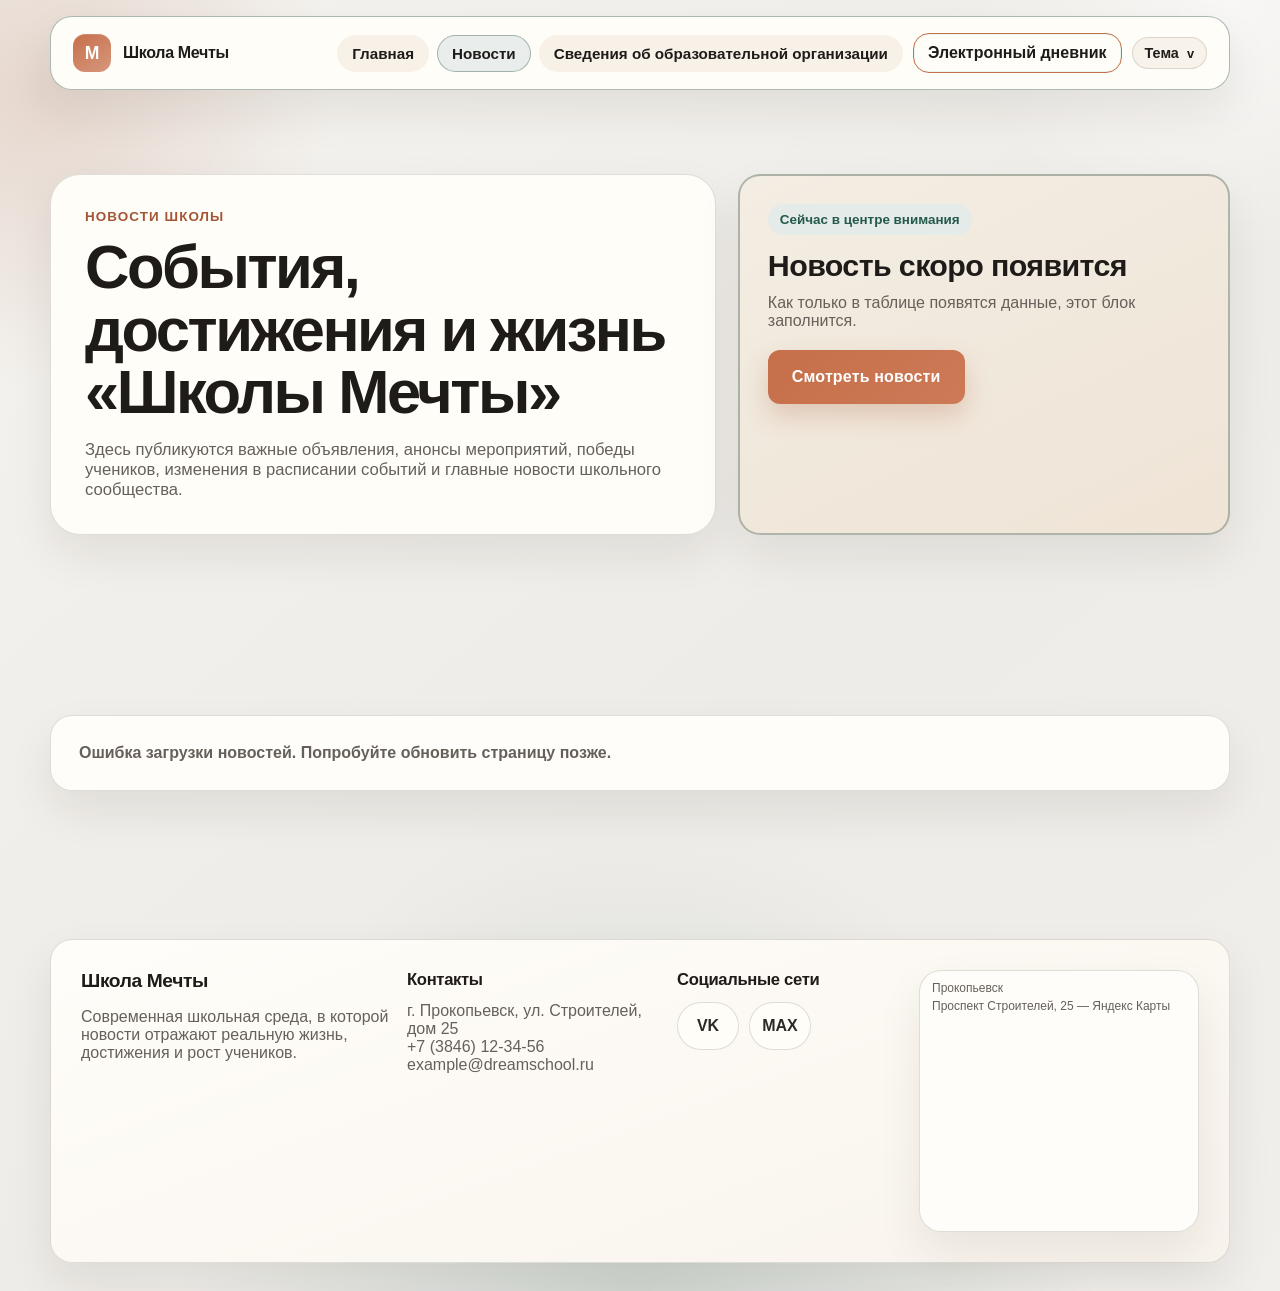
==== commit 137c9399: "Add files via upload" ====
--- a/index2.html
+++ b/index2.html
@@ -5,6 +5,7 @@
     <meta charset="UTF-8">
     <meta name="viewport" content="width=device-width, initial-scale=1.0">
     <title>Школа Мечты | Новости</title>
+    <link rel="icon" href="img/Frame%2014.png" type="image/x-icon">
     <meta name="description" content="Новости Школы Мечты: события, достижения учеников, анонсы программ и школьной жизни.">
     <link rel="stylesheet" href="style.css">
     <script src="theme.js" defer></script>
@@ -469,3 +470,4 @@
 </html>
 
 
+
--- a/style.css
+++ b/style.css
@@ -1494,6 +1494,10 @@
 .news-hero-panel {
     padding: 28px;
     border-radius: 30px;
+    border: 2px solid color-mix(in srgb, var(--theme-accent) 48%, #ffffff);
+    box-shadow:
+        var(--theme-shadow-soft),
+        inset 0 0 0 1px rgba(255, 255, 255, 0.16);
     background:
         radial-gradient(circle at top right, rgba(255, 255, 255, 0.14), transparent 30%),
         linear-gradient(160deg, var(--theme-hero-start) 0%, var(--theme-hero-end) 100%);
@@ -2263,6 +2267,12 @@
 .article-body {
     color: var(--theme-text);
     line-height: 1.8;
+    font-size: 1.08rem;
+}
+
+.article-body p {
+    margin: 0 0 0.9em;
+    text-indent: 0;
 }
 
 .article-inline-img {
@@ -2544,6 +2554,12 @@
     position: relative;
 }
 
+.news-page .news-hero-panel {
+    border-width: 2px;
+    border-style: solid;
+    border-color: color-mix(in srgb, var(--theme-accent) 48%, #ffffff);
+}
+
 .news-back-link {
     width: 44px;
     height: 44px;
@@ -2679,4 +2695,4 @@
 body.contrast header a:hover {
     color: #fff !important;
     background-color: #000 !important;
-}+}
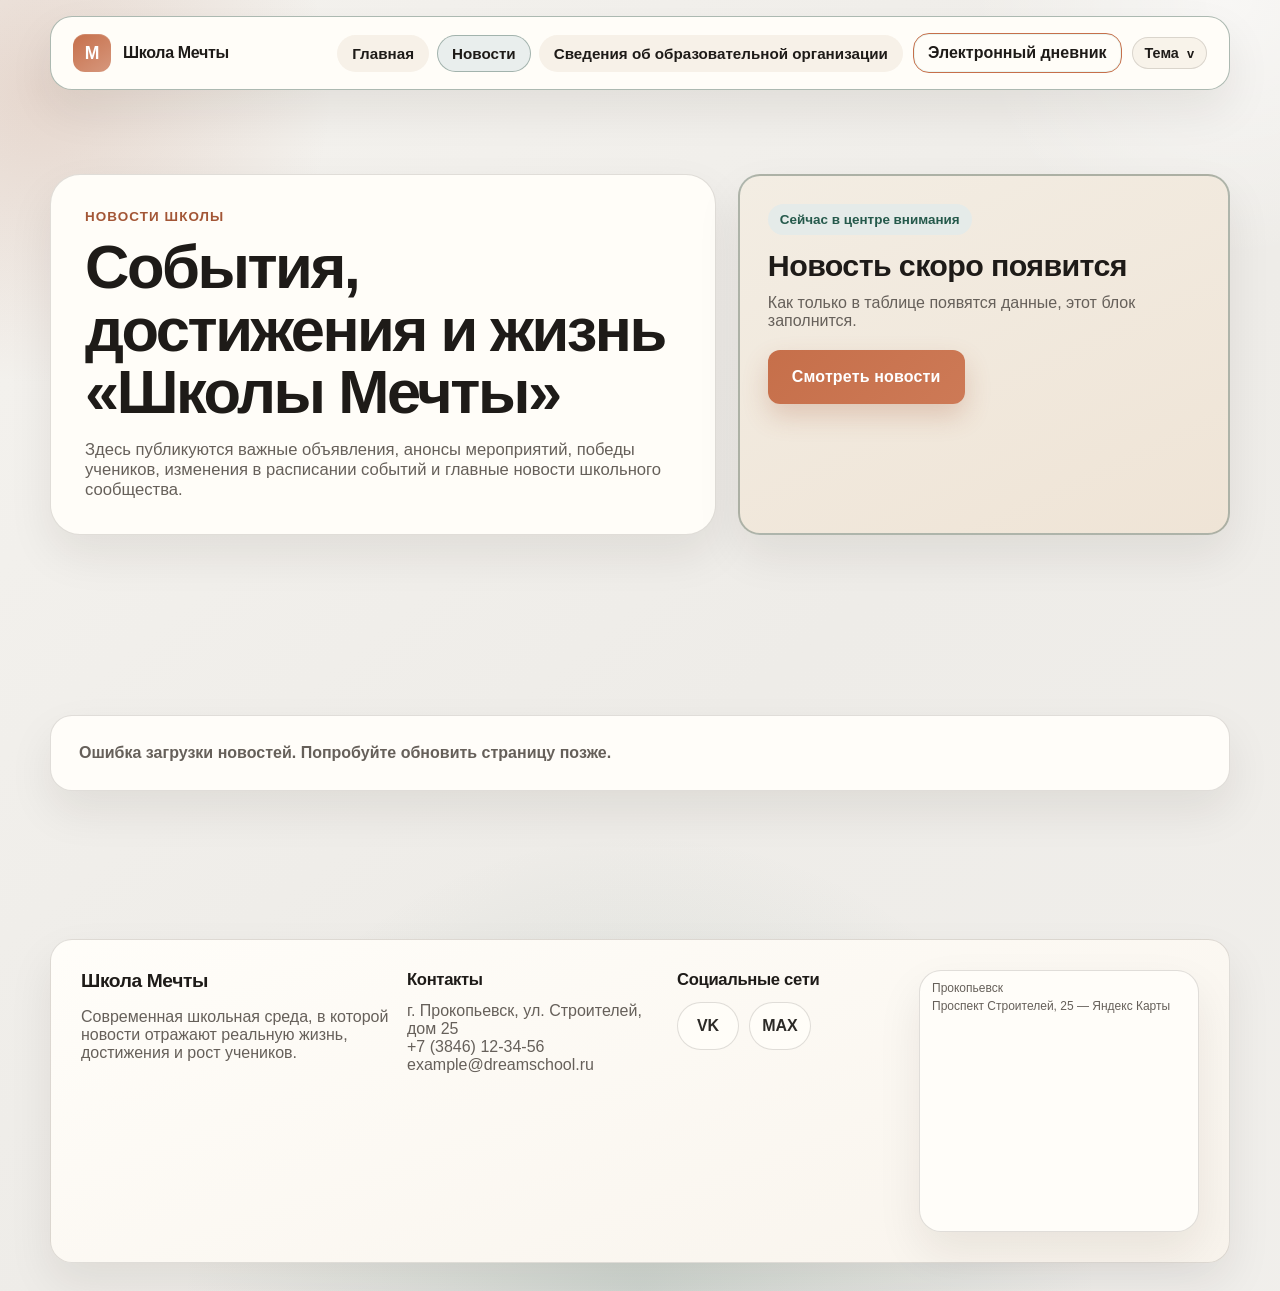
==== commit 3b1e4a1d: "Add files via upload" ====
--- a/index2.html
+++ b/index2.html
@@ -60,7 +60,7 @@
 
                         <aside class="news-hero-panel">
                             <span class="news-panel-label" id="hero-news-label">Сейчас в центре внимания</span>
-                            <h2 id="hero-news-title" class="loading-dots">Загрузка новости</h2>
+                            <h2 id="hero-news-title" class="loading-dots">Загрузка новостей</h2>
                             <p id="hero-news-preview" class="loading-dots">Получаем данные</p>
                             <a class="btn btn-primary" id="hero-news-link" href="#news-list">Смотреть новости</a>
                         </aside>
@@ -86,24 +86,24 @@
 
         <footer class="site-footer">
             <div class="container footer-grid">
-                <div>
-                    <a class="logo footer-logo" href="index.html">Школа Мечты</a>
-                    <p class="footer-text">
-                        Современная школьная среда, в которой новости отражают реальную жизнь, достижения и рост учеников.
-                    </p>
-                </div>
-
-                <div>
-                    <h3>Контакты</h3>
-                    <ul class="footer-list">
+                <div>
+                    <a class="logo footer-logo" href="index.html">Школа Мечты</a>
+                    <p class="footer-text">
+                        Современная школьная среда, в которой новости отражают реальную жизнь, достижения и рост учеников.
+                    </p>
+                </div>
+
+                <div>
+                    <h3>Контакты</h3>
+                    <ul class="footer-list">
                         <li>г. Прокопьевск, ул. Строителей, дом 25</li>
                         <li>+7 (3846) 12-34-56</li>
-                        <li>example@dreamschool.ru</li>
-                    </ul>
-                </div>
-
-                <div>
-                    <h3>Социальные сети</h3>
+                        <li>example@dreamschool.ru</li>
+                    </ul>
+                </div>
+
+                <div>
+                    <h3>Социальные сети</h3>
                     <div class="social-links">
                         <a href="https://vk.com/" aria-label="VK" target="_blank" rel="noopener noreferrer">VK</a>
                         <a href="https://max.ru/" aria-label="MAX" target="_blank" rel="noopener noreferrer">MAX</a>
@@ -114,7 +114,7 @@
                     <div class="map-embed">
                         <a href="https://yandex.ru/maps/11291/prokopevsk/?utm_medium=mapframe&utm_source=maps">Прокопьевск</a>
                         <a href="https://yandex.ru/maps/11291/prokopevsk/house/prospekt_stroiteley_25/bE8YcAVgTUIEQFtpfXR3d3xgZA==/?ll=86.621253%2C53.865942&utm_medium=mapframe&utm_source=maps&z=17.6">Проспект Строителей, 25 — Яндекс Карты</a>
-                        <iframe src="https://yandex.ru/map-widget/v1/?ll=86.621253%2C53.865942&mode=whatshere&whatshere%5Bpoint%5D=86.620582%2C53.865979&whatshere%5Bzoom%5D=17&z=17.6" frameborder="1" allowfullscreen="true"></iframe>
+                        <iframe src="https://yandex.ru/map-widget/v1/?ll=86.621253%2C53.865942&mode=whatshere&whatshere%5Bpoint%5D=86.620582%2C53.865979&whatshere%5Bzoom%5D=17&z=17.6" frameborder="1" allowfullscreen="true" loading="lazy"></iframe>
                     </div>
                 </div>
             </div>
@@ -122,22 +122,48 @@
     </div>
 
     <script>
-        // Идеальное восстановление позиции скролла
-        window.addEventListener('pageshow', () => {
-            const scrollPos = sessionStorage.getItem('newsScrollPosition');
+        const STORAGE_SCROLL_KEY = "newsScrollPosition";
+        const NEWS_LOAD_TIMEOUT_MS = 10000;
+        const SCROLL_RESTORE_DELAY_MS = 50;
+        const htmlParser = new DOMParser();
+
+        const readScrollPosition = () => {
+            try {
+                return sessionStorage.getItem(STORAGE_SCROLL_KEY);
+            } catch {
+                return null;
+            }
+        };
+
+        const writeScrollPosition = (value) => {
+            try {
+                sessionStorage.setItem(STORAGE_SCROLL_KEY, String(value));
+            } catch {
+                // Игнорируем ошибки приватного режима/запрета storage.
+            }
+        };
+
+        const toPlainText = (htmlValue) => {
+            const html = String(htmlValue ?? "");
+            if (!html) return "";
+            return (htmlParser.parseFromString(html, "text/html").body.textContent || "")
+                .replace(/\s+/g, " ")
+                .trim();
+        };
+
+        window.addEventListener("pageshow", () => {
+            const scrollPos = readScrollPosition();
             if (scrollPos) {
-                // Небольшая задержка, чтобы контент успел отрендериться перед скроллом
                 const top = Number.parseInt(scrollPos, 10);
                 if (!Number.isNaN(top)) {
-                    setTimeout(() => window.scrollTo({ top, behavior: 'auto' }), 50);
+                    window.setTimeout(() => window.scrollTo({ top, behavior: "auto" }), SCROLL_RESTORE_DELAY_MS);
                 }
             }
         });
 
-        // Сохранение позиции перед переходом
-        document.addEventListener('click', (e) => {
-            if (e.target.closest('.news-link') || e.target.closest('#hero-news-link')) {
-                sessionStorage.setItem('newsScrollPosition', window.scrollY);
+        document.addEventListener("click", (event) => {
+            if (event.target.closest(".news-link") || event.target.closest("#hero-news-link")) {
+                writeScrollPosition(window.scrollY);
             }
         });
 
@@ -155,6 +181,7 @@
         let currentRequestId = 0;
         let allNewsRecords = [];
         let heroNewsRecord = null;
+        let pinnedNewsRecord = null;
         const selectedCategories = new Set();
 
         function escapeHtml(value) {
@@ -162,7 +189,7 @@
                 .replace(/&/g, "&amp;")
                 .replace(/</g, "&lt;")
                 .replace(/>/g, "&gt;")
-                .replace(/\"/g, "&quot;")
+                .replace(/"/g, "&quot;")
                 .replace(/'/g, "&#39;");
         }
 
@@ -291,7 +318,7 @@
             }
 
             heroNewsTitle.textContent = String(item.title || "Новость без заголовка").trim();
-            const plainText = new DOMParser().parseFromString(item.preview || item.content || "", "text/html").body.textContent;
+            const plainText = toPlainText(item.preview || item.content || "");
             heroNewsPreview.textContent = (plainText.slice(0, HERO_PREVIEW_LIMIT) + (plainText.length > HERO_PREVIEW_LIMIT ? "..." : "")) || "Нет описания.";
 
             // Ссылка ведет на наш умный шаблон в папке news
@@ -307,21 +334,25 @@
                 const category = escapeHtml(record.category);
                 const title = escapeHtml(data.title);
                 const imageInfo = getNewsImageInfo(data);
-
-                const plainText = new DOMParser().parseFromString(data.preview || data.content || "", "text/html").body.textContent.replace(/\s+/g, " ").trim();
+                const interestingBadge = record.isPinned
+                    ? '<span class="card-tag news-interest-badge">Самое интересное!</span>'
+                    : "";
+
+                const plainText = toPlainText(data.preview || data.content || "");
                 const shortPreview = plainText.length > CARD_PREVIEW_LIMIT ? plainText.slice(0, CARD_PREVIEW_LIMIT) + "..." : plainText;
 
                 const imageBlock = imageInfo.src ? `<div class="news-image-wrap"><img class="news-image" src="${escapeHtml(imageInfo.src)}" alt="Изображение к новости" loading="lazy"></div>` : "";
                 const articleUrl = `news/news.html?id=${record.index}`;
 
                 return `
-                    <article class="news-item ${data.featured ? "news-item-featured" : ""}">
+                    <article class="news-item ${data.featured ? "news-item-featured" : ""} ${record.isPinned ? "news-item-interesting" : ""}">
                         <div class="news-item-date">
                             <strong>${escapeHtml(date.day)}</strong>
                             <span>${escapeHtml(date.rest)}</span>
                         </div>
                         <div class="news-item-content">
                             <div class="news-meta">
+                                ${interestingBadge}
                                 <span class="card-tag">${category}</span>
                             </div>
                             <h2>${title}</h2>
@@ -337,9 +368,20 @@
         }
 
         function applyNewsFilters() {
-            const filteredRecords = selectedCategories.size === 0
+            const baseRecords = selectedCategories.size === 0
                 ? allNewsRecords
                 : allNewsRecords.filter((record) => selectedCategories.has(record.category));
+            const filteredRecords = baseRecords.slice();
+
+            if (pinnedNewsRecord) {
+                const pinnedPosition = filteredRecords.findIndex((record) => record.index === pinnedNewsRecord.index);
+                if (pinnedPosition > 0) {
+                    filteredRecords.splice(pinnedPosition, 1);
+                    filteredRecords.unshift(pinnedNewsRecord);
+                } else if (pinnedPosition === -1) {
+                    filteredRecords.unshift(pinnedNewsRecord);
+                }
+            }
 
             if (filteredRecords.length === 0) {
                 renderHeroNews(heroNewsRecord?.item || null, heroNewsRecord?.index || 0);
@@ -357,6 +399,7 @@
                 renderState("Новости пока не опубликованы.");
                 allNewsRecords = [];
                 heroNewsRecord = null;
+                pinnedNewsRecord = null;
                 if (newsFiltersWrap) {
                     newsFiltersWrap.hidden = true;
                 }
@@ -368,21 +411,27 @@
                 index: 0
             };
 
-            allNewsRecords = items.map((item, index) => ({
+            const mappedRecords = items.map((item, index) => ({
                 item: item || {},
                 index,
-                category: normalizeCategory(item?.category)
-            }))
-            .sort((a, b) => {
-  const dateA = parseNewsDateToTimestamp(a.item?.date);
-  const dateB = parseNewsDateToTimestamp(b.item?.date);
-
-  // Меняем порядок: из B вычитаем A для сортировки по убыванию
-  if (dateA !== dateB) return dateB - dateA;
-
-  // Если даты равны, можно оставить сортировку по индексу (тоже в обратном порядке)
-  return b.index - a.index;
-});
+                category: normalizeCategory(item?.category),
+                isPinned: index === 0
+            }));
+
+            pinnedNewsRecord = mappedRecords.find((record) => record.isPinned) || null;
+
+            const sortedRegularRecords = mappedRecords
+                .filter((record) => !record.isPinned)
+                .sort((a, b) => {
+                    const dateA = parseNewsDateToTimestamp(a.item?.date);
+                    const dateB = parseNewsDateToTimestamp(b.item?.date);
+                    if (dateA !== dateB) return dateB - dateA;
+                    return b.index - a.index;
+                });
+
+            allNewsRecords = pinnedNewsRecord
+                ? [pinnedNewsRecord, ...sortedRegularRecords]
+                : sortedRegularRecords;
 
             const allowedCategories = new Set(getTopCategories(allNewsRecords));
             Array.from(selectedCategories).forEach((category) => {
@@ -442,7 +491,7 @@
                 renderHeroNews(null, 0);
                 renderState("Не удалось загрузить новости. Проверьте подключение и обновите страницу.");
                 finish();
-            }, 10000);
+            }, NEWS_LOAD_TIMEOUT_MS);
 
             window[callbackName] = function(items) {
                 if (settled) return;
--- a/style.css
+++ b/style.css
@@ -237,7 +237,7 @@
     padding: 16px 22px;
     border: 1px solid var(--theme-line);
     border-radius: 28px;
-    background: color-mix(in srgb, var(--theme-surface) 78%, transparent);
+    background: color-mix(in srgb, var(--theme-surface) 70%, transparent);
     box-shadow: var(--theme-shadow-soft);
     backdrop-filter: blur(18px);
 }
@@ -966,10 +966,43 @@
 .photo-lightbox__image {
     display: block;
     width: 100%;
+    aspect-ratio: 16 / 9;
     max-height: 82vh;
-    object-fit: contain;
+    object-fit: cover;
     border-radius: 20px;
     background: rgba(9, 19, 30, 0.55);
+}
+
+.photo-lightbox__nav {
+    position: absolute;
+    top: 50%;
+    z-index: 2;
+    width: 48px;
+    height: 48px;
+    border-radius: 50%;
+    border: 1px solid rgba(255, 255, 255, 0.24);
+    background: rgba(0, 0, 0, 0.46);
+    color: #ffffff;
+    transform: translateY(-50%);
+    transition: transform 0.25s ease, background-color 0.25s ease;
+}
+
+.photo-lightbox__nav:hover,
+.photo-lightbox__nav:focus-visible {
+    background: rgba(0, 0, 0, 0.78);
+    transform: translateY(-50%) scale(1.08);
+}
+
+.photo-lightbox__nav[hidden] {
+    display: none;
+}
+
+.photo-lightbox__nav--prev {
+    left: 14px;
+}
+
+.photo-lightbox__nav--next {
+    right: 14px;
 }
 
 @keyframes pulse-close-btn {
@@ -1081,8 +1114,13 @@
     padding: 30px;
     border-radius: 30px;
     color: #ffffff;
-    background: linear-gradient(135deg, var(--theme-primary-strong), var(--theme-hero-end));
+    background: linear-gradient(
+        135deg,
+        color-mix(in srgb, var(--theme-primary-strong) 70%, transparent),
+        color-mix(in srgb, var(--theme-hero-end) 70%, transparent)
+    );
     box-shadow: var(--theme-shadow-card);
+    backdrop-filter: blur(18px);
 }
 
 .footer-logo {
@@ -1593,6 +1631,11 @@
     background: linear-gradient(180deg, var(--theme-surface) 0%, var(--theme-surface-soft) 100%);
 }
 
+.news-item-interesting {
+    border: 2px solid #f29a2e;
+    box-shadow: 0 0 0 3px color-mix(in srgb, #f29a2e 24%, transparent);
+}
+
 .news-item-date {
     display: grid;
     align-content: start;
@@ -1623,6 +1666,7 @@
 .news-image-wrap {
     margin: 0 0 14px;
     overflow: hidden;
+    aspect-ratio: 16 / 9;
     border-radius: 18px;
     border: 1px solid var(--theme-line);
     background: var(--theme-surface-soft);
@@ -1631,7 +1675,7 @@
 .news-image {
     display: block;
     width: 100%;
-    max-height: 420px;
+    height: 100%;
     object-fit: cover;
 }
 
@@ -1668,6 +1712,13 @@
     color: var(--theme-text-muted);
     font-size: 0.92rem;
     font-weight: 700;
+}
+
+.news-interest-badge {
+    background: color-mix(in srgb, var(--theme-accent) 24%, var(--theme-surface));
+    border: 1px solid color-mix(in srgb, var(--theme-accent) 54%, var(--theme-line));
+    color: var(--theme-heading);
+    font-weight: 800;
 }
 
 .news-link {
@@ -2264,6 +2315,189 @@
     line-height: 1.05;
 }
 
+.ai-summary {
+    overflow: hidden;
+}
+
+.ai-summary__trigger {
+    display: inline-flex;
+    align-items: center;
+    gap: 10px;
+    min-height: 40px;
+    padding: 0 14px;
+    border: 1px solid color-mix(in srgb, var(--theme-accent) 36%, var(--theme-line));
+    border-radius: 12px;
+    background: color-mix(in srgb, var(--theme-accent) 14%, var(--theme-surface));
+    color: var(--theme-accent-strong);
+    font-size: 0.95rem;
+    font-weight: 700;
+    cursor: pointer;
+    transition: background-color 0.22s ease, border-color 0.22s ease, transform 0.22s ease;
+}
+
+.ai-summary__trigger:hover,
+.ai-summary__trigger:focus-visible {
+    border-color: var(--theme-accent);
+    background: color-mix(in srgb, var(--theme-accent) 22%, var(--theme-surface));
+    transform: translateY(-1px);
+}
+
+.ai-summary__trigger-icon {
+    width: 8px;
+    height: 8px;
+    border-right: 2px solid currentColor;
+    border-bottom: 2px solid currentColor;
+    transform: rotate(45deg);
+    transition: transform 0.26s ease;
+}
+
+.ai-summary.is-open .ai-summary__trigger-icon {
+    transform: rotate(-135deg);
+}
+
+.ai-summary__panel {
+    max-height: 0;
+    opacity: 0;
+    overflow: hidden;
+    transform: translateY(-6px);
+    transition: max-height 0.34s ease, opacity 0.24s ease, transform 0.28s ease, margin-top 0.28s ease;
+    margin-top: 0;
+}
+
+.ai-summary.is-open .ai-summary__panel {
+    max-height: none;
+    opacity: 1;
+    transform: translateY(0);
+    margin-top: 12px;
+    overflow: visible;
+}
+
+.ai-summary__modes {
+    margin-bottom: 10px;
+}
+
+.article-view-switch {
+    display: inline-grid;
+    grid-template-columns: repeat(2, minmax(0, 1fr));
+    gap: 4px;
+    width: min(100%, 320px);
+    margin: 0;
+    padding: 4px;
+    border: 1px solid var(--theme-line);
+    border-radius: 12px;
+    background: color-mix(in srgb, var(--theme-surface-soft) 86%, white);
+}
+
+.article-view-switch__btn {
+    min-width: 0;
+    min-height: 34px;
+    border: 0;
+    border-radius: 8px;
+    background: transparent;
+    color: var(--theme-text-muted);
+    font-weight: 700;
+    font-size: 0.92rem;
+    line-height: 1;
+    padding: 0 12px;
+    cursor: pointer;
+    transition: background-color 0.22s ease, color 0.22s ease;
+}
+
+.article-view-switch__btn:disabled {
+    opacity: 0.45;
+    cursor: not-allowed;
+}
+
+.article-view-switch__btn:hover,
+.article-view-switch__btn:focus-visible {
+    color: var(--theme-heading);
+}
+
+.article-view-switch__btn.is-active {
+    background: var(--theme-surface);
+    color: var(--theme-heading);
+    box-shadow: var(--theme-shadow-soft);
+}
+
+.article-summary {
+    margin: 0 0 24px;
+    padding: 18px 20px;
+    border-radius: 14px;
+    border: 1px solid color-mix(in srgb, var(--theme-primary) 22%, var(--theme-line));
+    background: color-mix(in srgb, var(--theme-primary) 6%, var(--theme-surface-soft));
+}
+
+.article-summary__title {
+    margin: 0 0 8px;
+    font-size: 1rem;
+    color: var(--theme-heading);
+}
+
+.ai-summary__window {
+    min-height: 130px;
+    border: 1px solid color-mix(in srgb, var(--theme-line) 78%, transparent);
+    border-radius: 12px;
+    background: color-mix(in srgb, var(--theme-surface) 94%, white);
+    padding: 14px;
+}
+
+.ai-summary__placeholder {
+    margin: 0;
+    color: var(--theme-text-muted);
+    font-weight: 600;
+}
+
+.ai-summary__loading {
+    margin: 0;
+    color: var(--theme-text-muted);
+    font-weight: 600;
+}
+
+.ai-summary__content {
+    margin-top: 0;
+    white-space: pre-wrap;
+    overflow-wrap: anywhere;
+    word-break: break-word;
+}
+
+.ai-summary__content.is-typing::after {
+    content: "";
+    display: inline-block;
+    width: 1px;
+    height: 1em;
+    margin-left: 2px;
+    background: currentColor;
+    vertical-align: -2px;
+    animation: ai-summary-caret 0.8s steps(1, end) infinite;
+}
+
+.ai-summary__hint {
+    margin: 10px 0 0;
+    font-size: 0.88rem;
+    color: var(--theme-text-muted);
+}
+
+@keyframes ai-summary-caret {
+    0%, 49% { opacity: 1; }
+    50%, 100% { opacity: 0; }
+}
+
+.article-summary__body {
+    color: var(--theme-text);
+    line-height: 1.65;
+    font-size: 1rem;
+    overflow-wrap: anywhere;
+    word-break: break-word;
+}
+
+.article-summary__body p {
+    margin: 0 0 0.5em;
+}
+
+.article-summary__body p:last-child {
+    margin-bottom: 0;
+}
+
 .article-body {
     color: var(--theme-text);
     line-height: 1.8;
@@ -2275,10 +2509,82 @@
     text-indent: 0;
 }
 
+.article-pullquote {
+    position: relative;
+    margin: 24px 0 14px;
+    padding: 24px 26px 22px;
+    border: 1px solid color-mix(in srgb, var(--theme-accent) 34%, var(--theme-line));
+    border-left: 5px solid var(--theme-accent);
+    border-radius: 20px;
+    background:
+        linear-gradient(135deg, color-mix(in srgb, var(--theme-accent) 12%, var(--theme-surface)) 0%, color-mix(in srgb, var(--theme-surface-soft) 88%, white) 100%);
+    box-shadow: var(--theme-shadow-soft);
+}
+
+.article-pullquote p {
+    position: relative;
+    z-index: 1;
+    margin: 0;
+    padding-left: 0;
+    font-size: clamp(1.05rem, 2vw, 1.28rem);
+    line-height: 1.65;
+    font-weight: 400;
+    color: var(--theme-heading);
+}
+
 .article-inline-img {
+    display: block;
+    width: 100%;
+    aspect-ratio: 16 / 9;
+    object-fit: cover;
     border-radius: 16px;
     margin: 20px 0;
     border: 1px solid var(--theme-line);
+}
+
+.article-gallery {
+    margin-top: 28px;
+    padding-top: 22px;
+    border-top: 1px solid var(--theme-line);
+}
+
+.article-gallery__title {
+    margin: 0 0 14px;
+    font-size: 1.15rem;
+    color: var(--theme-heading);
+}
+
+.article-gallery__grid {
+    display: grid;
+    grid-template-columns: repeat(auto-fit, minmax(180px, 1fr));
+    gap: 12px;
+}
+
+.article-gallery__item {
+    padding: 0;
+    border: 1px solid var(--theme-line);
+    border-radius: 16px;
+    overflow: hidden;
+    background: color-mix(in srgb, var(--theme-surface-soft) 88%, white);
+    box-shadow: var(--theme-shadow-soft);
+    transition: transform 0.22s ease, box-shadow 0.22s ease, border-color 0.22s ease;
+}
+
+.article-gallery__item:hover,
+.article-gallery__item:focus-visible {
+    transform: translateY(-2px);
+    border-color: var(--theme-accent);
+    box-shadow: var(--theme-shadow-card);
+}
+
+.article-gallery__item .article-inline-img {
+    display: block;
+    width: 100%;
+    aspect-ratio: 16 / 9;
+    object-fit: cover;
+    margin: 0;
+    border: 0;
+    border-radius: 0;
 }
 
 .education-nav a {
@@ -2403,6 +2709,24 @@
     .article-wrap {
         padding: 24px;
     }
+
+    .article-pullquote {
+        margin: 20px 0 12px;
+        padding: 20px 18px 18px;
+    }
+
+    .article-pullquote p {
+        padding-left: 0;
+    }
+
+    .article-gallery__grid {
+        grid-template-columns: 1fr 1fr;
+    }
+
+    .photo-lightbox__nav {
+        width: 42px;
+        height: 42px;
+    }
 }
 
 /* Fixes */
